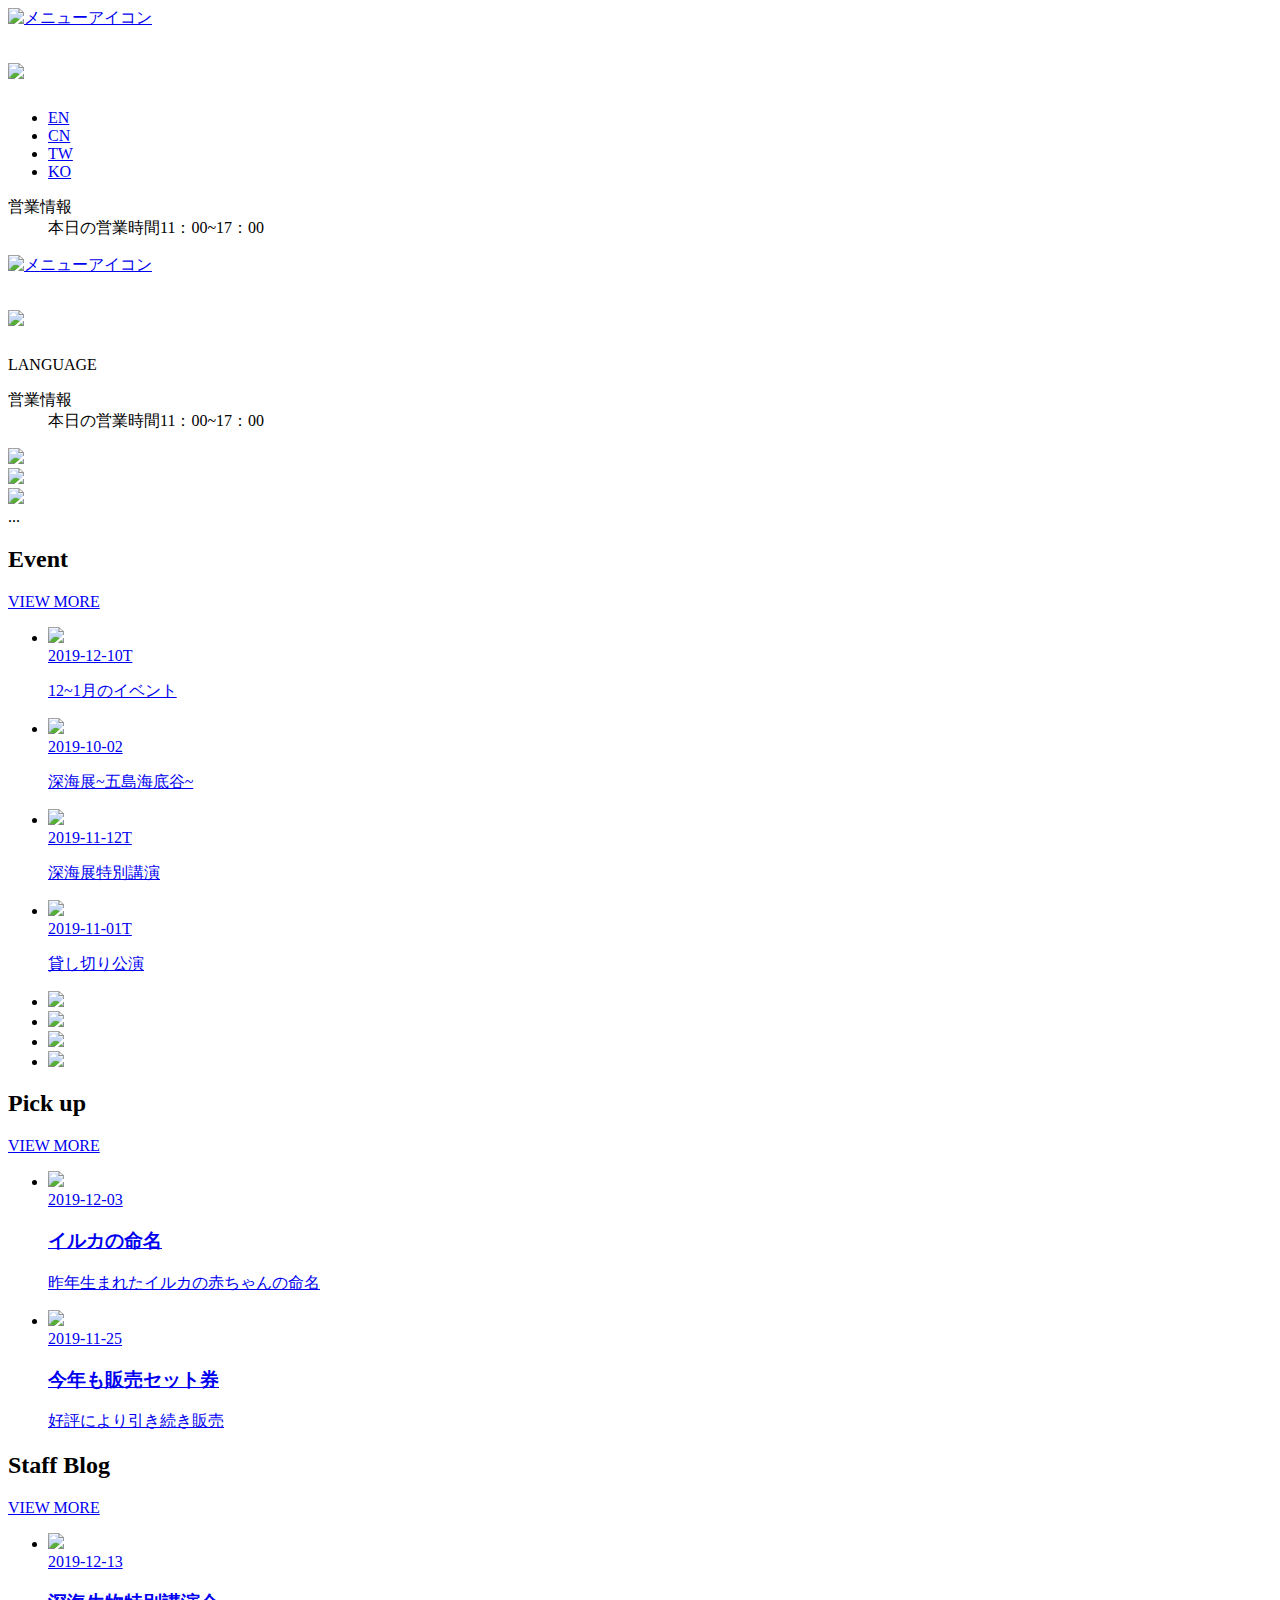
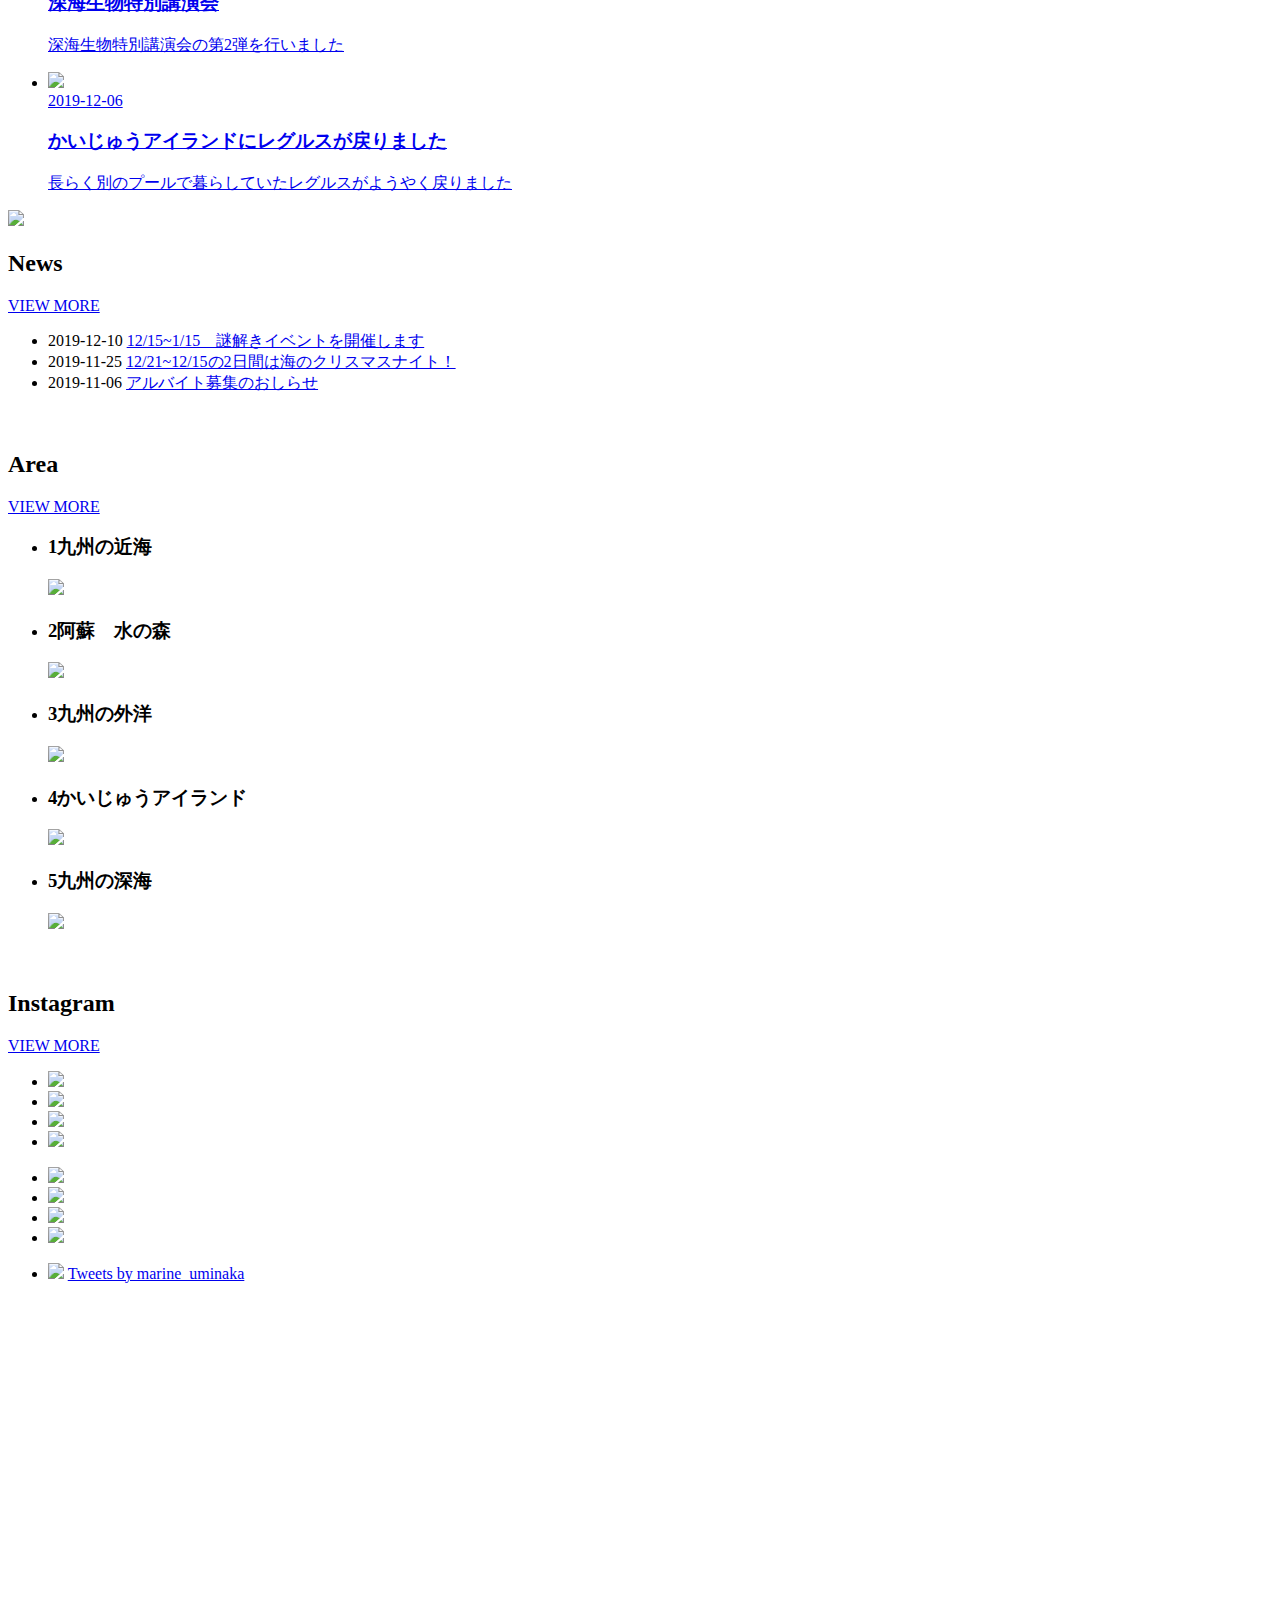
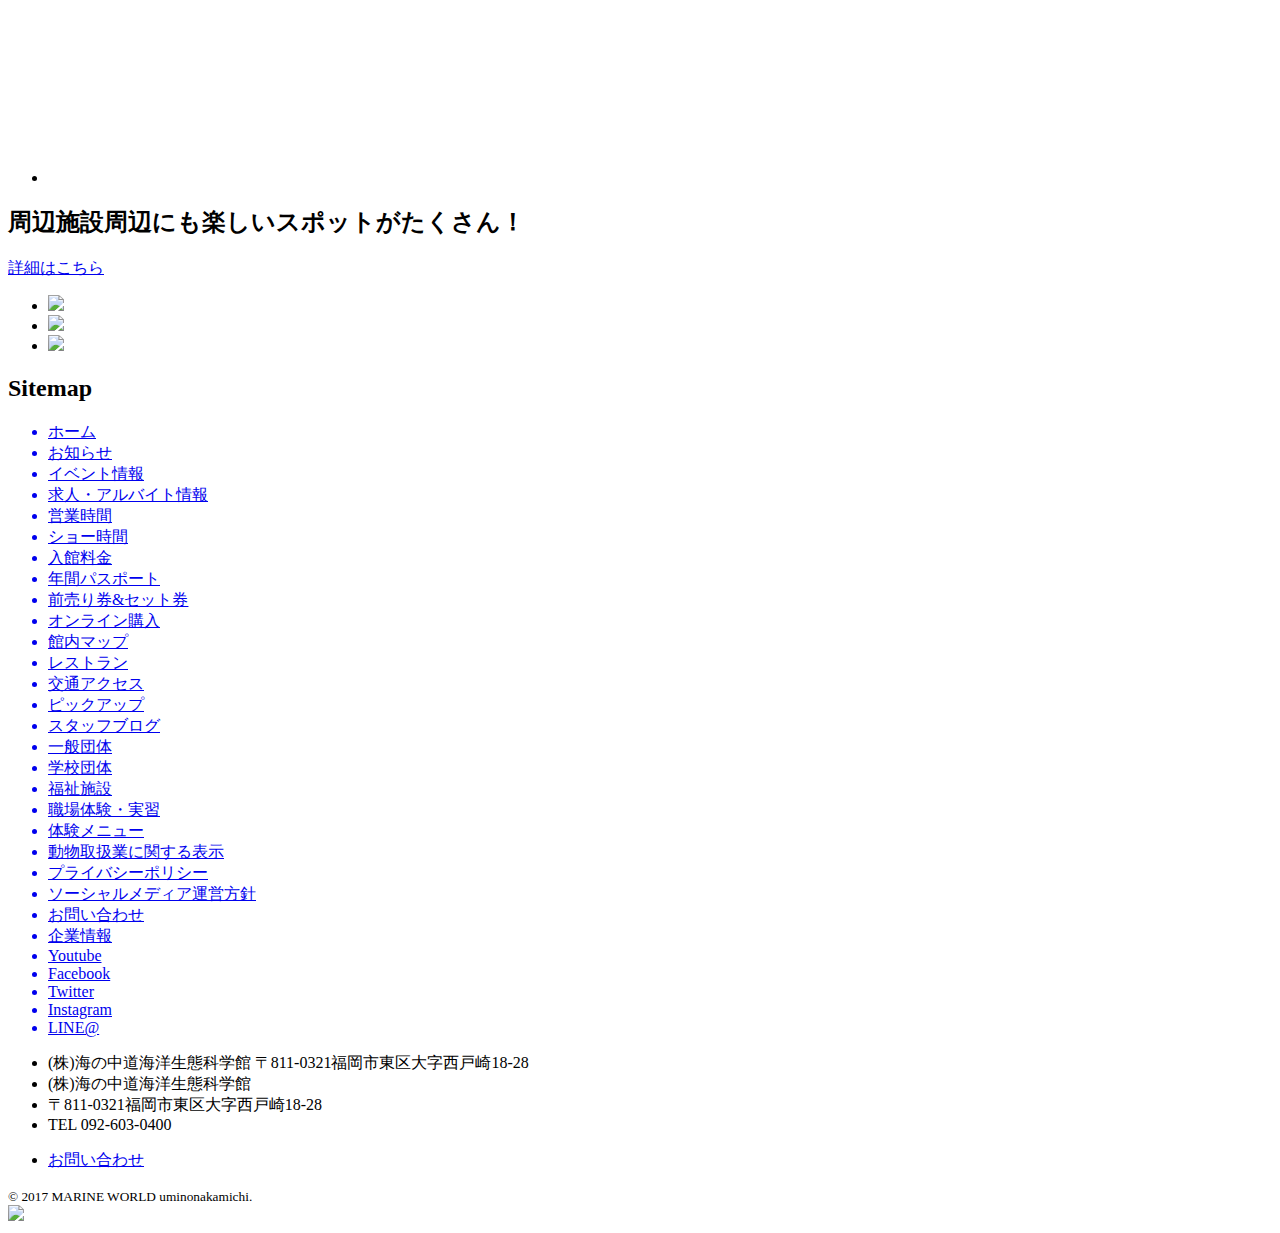
==== index.html @ 3e8e65d5 "Create index.html" ====
<!DOCTYPE html>
<html>
<head>
	<title>homepage</title>
	<meta charset="UTF-8">
	<meta name="viewport" content="width=device-width,initial-scale=1">
		<link href="https://unpkg.com/ress/dist/ress.min.css" rel="stylesheet">
		<link href="Untitled-2.css" rel="stylesheet">
		<link rel="stylesheet" href="https://unpkg.com/swiper/css/swiper.min.css">
</head>
<body>
	<div lang="ja">
		
        
		<header>
			<div class="secpad-h">
				<a href="#"><img alt="メニューアイコン" class="menu" src="list.png"></a>
				<h1><a><img class="header-logo" src="h1.png"></a></h1>
				<div>
					<ul class="language">
						<li class="language-list">
							<a href="#">EN</a>
						</li>
						<li class="language-list">
							<a href="#">CN</a>
						</li>
						<li class="language-list">
							<a href="#">TW</a>
						</li>
						<li class="language-list">
							<a href="#">KO</a>
						</li>
					</ul>
					
					<dl class="header-open-close">
						<dt class="eigyou-info">営業情報</dt>
						<dd class="eigyou-time">本日の営業時間11：00~17：00</dd>
					</dl>
				</div>
			</div>
			<div class="secpad-h-sp">
				<div>
					<a href="#"><img alt="メニューアイコン" class="menu" src="list.png"></a>
					<h1><a><img class="header-logo" src="h1.png"></a></h1>
					<a class="language-sp">
							LANGUAGE
					</a>
				</div>
				<dl class="header-open-close">
					<dt class="eigyou-info">営業情報</dt>
					<dd class="eigyou-time">本日の営業時間11：00~17：00</dd>
				</dl>
			</div>
			
		</header>
		<main>
			<div class="hero">

			
				<div class="swiper-container swiper-container-1">
					
					<!-- Additional required wrapper -->
					<div class="swiper-wrapper">
						<!-- Slides -->
						<div class="swiper-slide "><a href="#"><img src="minevisual.png"></a></div>
						<div class="swiper-slide "><a href="#"><img src="slider2.png"></a></div>
						<div class="swiper-slide "><a href="#"><img src="slider3.jpg"></a></div>
						...
					</div>
					<!-- If we need pagination -->
					<div class="swiper-pagination"></div>
				
					<!-- If we need navigation buttons -->
					<div class="swiper-button-prev "></div>
					<div class="swiper-button-next "></div>
				
					<!-- If we need scrollbar -->
					
				</div>
			</div>
			
			<section id="event">
				<div class="secpad">
					<div class="sectitle">
						<h2>Event</h2><a class="viewmore" href="#">VIEW MORE</a>
					</div>
					<ul class="event-ul">
						<li class="event-li">	
							<a href="#"><div><img class="event-image" src="event_hu.png"></div>
							<div>
								<time>2019-12-10T</time>
								<p>12~1月のイベント</p>
							</div>
							</a>
						</li>
						<li class="event-li">
							<a href="#"><div><img class="event-image" src="event_mu.png"></div>
							<div>
								<time>2019-10-02</time>
								<p>深海展~五島海底谷~</p>
							</div></a>
						</li>
						<li class="event-li">
							<a href="#"><div><img class="event-image" src="event_hs.png"></div>
							<div>
								<time>2019-11-12T</time>
								<p>深海展特別講演</p>
							</div></a>
						</li>
						<li class="event-li">
							<a href="#"><div><img class="event-image" src="event_ms.png"></div>
							<div>
								<time>2019-11-01T</time>
								<p>貸し切り公演</p>
							</div></a>
						</li>
					</ul>
					<ul class="link">
						<li>
							<a href="#"><img src="open_close.png"></a>
						</li>
						<li>
							<a href="#"><img src="fee.png"></a>
						</li>
						<li>
							<a href="#"><img src="showtime.png"></a>
						</li>
						<li>
							<a href="#"><img src="access.png"></a>
						</li>
					</ul>
				</div>
			</section>
			<section id="pickup">
				<div class="secpad">
					<div class="sectitle">
						<h2>Pick up</h2><a class="viewmore" href="#">VIEW MORE</a>
					</div>
					<ul class="pickup-list">
						<li>
							<a href="#"><div><img class="event-image"src="iruka.jpg"></div>
							<div>
								<time>2019-12-03</time>
								<h3>イルカの命名</h3>
								<p>昨年生まれたイルカの赤ちゃんの命名</p>
							</div></a>
						</li>
						<li>
							<a href="#"><div><img class="event-image"src="cup.jpg"></div>
							<div>
								<time>2019-11-25</time>
								<h3>今年も販売セット券</h3>
								<p>好評により引き続き販売</p>
							</div></a>
						</li>
					</ul>
				</div>
			</section>
			<section id="staffblog">
				<div class="secpad">
					<div class="sectitle">
						<h2>Staff Blog</h2><a class="viewmore" href="#">VIEW MORE</a>
					</div>
					<ul class="blog-list">
						<li>
							<a href="#">
								<div class="img-area">
									<img class="event-image" src="kouen.jpg">
								</div>
								<div class="text-area">
									<time>2019-12-13</time>
									<h3>深海生物特別講演会</h3>
									<p>深海生物特別講演会の第2弾を行いました</p>
								</div>
							</a>
						</li>
						<li>
							<a href="#"><div ><img class="event-image" src="iruka2.jpg"></div>
							<div>
								<time>2019-12-06</time>
								<h3>かいじゅうアイランドにレグルスが戻りました</h3>
								<p>長らく別のプールで暮らしていたレグルスがようやく戻りました</p>
							</div></a>
						</li>
					</ul>
					<div class="marinevoice">
						<a href="#"><img src="marinevoice.png"></a>
					</div>
				</div>
			</section>
			<section id="news">
				<div class="secpad">
					<div class="sectitle">
						<h2>News</h2><a class="viewmore" href="#">VIEW MORE</a>
					</div>
					<ul class="news-list">
						<li>
							<time>2019-12-10</time> <a href="#">12/15~1/15　謎解きイベントを開催します</a>
						</li>
						<li>
							<time>2019-11-25</time> <a href="#">12/21~12/15の2日間は海のクリスマスナイト！</a>
						</li>
						<li>
							<time>2019-11-06</time> <a href="#">アルバイト募集のおしらせ</a>
						</li>
					</ul>
				</div>
			</section>　　　
			<section id="Area">
				<div class="secpad">
					<div class="sectitle">
						<h2>Area</h2><a class="viewmore" href="#">VIEW MORE</a>
					</div>
					<div class=" swiper-container-2 swiper-container">
						<!-- Additional required wrapper -->
						
						<!-- Slides -->
						
							<ul class="swiper-wrapper">
								
								<li class="swiper-slide">
									<h3><span class="number number1">1</span>九州の近海</h3><a href="#"><img src="kinkai.png"></a>
								</li>
								<li class="swiper-slide">
									<h3><span class="number number2">2</span>阿蘇　水の森</h3><a href="#"><img src="forest.png"></a>
								</li>
								<li class="swiper-slide">
									<h3><span class="number number3"> 3</span>九州の外洋</h3><a href="#"><img src="shark.png"></a>
								</li>
								<li class="swiper-slide">
									<h3><span class="number number4"> 4</span>かいじゅうアイランド</h3><a href="#"><img src="island.png"></a>
								</li>
									<li class="swiper-slide">
									<h3><span class="number number5"> 5</span>九州の深海</h3><a href="#"><img src="deepsea.png"></a>
								</li>
								
							</ul>					
						
						
						
						
					
						
						<!-- If we need pagination -->
						<div class="swiper-pagination"></div>
						
						<!-- If we need navigation buttons -->
						
					</div>
					
				</div>
			</section>　
			<section id="instagram">
				<div class="secpad">
					<div class="sectitle">
						<h2>Instagram</h2><a class="viewmore" href="#">VIEW MORE</a>
					</div>
					<ul class="instagram-list">
						<li>
							<a href="#"><img src="kame.png"></a>
						</li>
						<li>
							<a href="#"><img src="penguin.png"></a>
						</li>
						<li>
							<a href="#"><img src="hireashi.png"></a>
						</li>
						<li>
							<a href="#"><img src="rakko.png"></a>
						</li>
					</ul>
					<ul class="link">
						<li>
							<a href="#"><img src="passport.png"></a>
						</li>
						<li>
							<a href="#"><img src="restaurant.png"></a>
						</li>
						<li>
							<a href="#"><img src="ticket.png"></a>
						</li>
						<li>
							<a href="#"><img src="group.png"></a>
						</li>
					</ul>
					<ul class="sns">
						<li>
							<a href="#"><img src="tw_header.png"></a>
							<a class="twitter-timeline" data-height="500" href="https://twitter.com/marine_uminaka?ref_src=twsrc%5Etfw">Tweets by marine_uminaka</a> <script async src="https://platform.twitter.com/widgets.js" charset="utf-8"></script>
							<script async charset="utf-8" src="https://platform.twitter.com/widgets.js">
							</script>
						</li>
						<li>
							<iframe src="https://www.facebook.com/plugins/page.php?href=https%3A%2F%2Fwww.facebook.com%2FMarineWorld.uminonakamichi%2F&tabs=timeline&width=445&height=500&small_header=false&adapt_container_width=true&hide_cover=false&show_facepile=true&appId" width="445" height="500" style="border:none;overflow:hidden" scrolling="no" frameborder="0" allowTransparency="true" allow="encrypted-media"></iframe>
						</li>
					</ul>
				</div>
				
					
			</section>
		</main>
	</div>
	<section id="facility">
		<div class="secpad">
			<div class="sectitle">
				<h2 class="facility-title">周辺施設<span class=facility-sub>周辺にも楽しいスポットがたくさん！</span></h2><a href="#" class="viewmore">詳細はこちら</a>
			</div>
			<ul class="facility-list">
				<li><img src="spot1.png"></li>
				<li><img src="spot2.png"></li>
				<li><img src="spot3.png"></li>
			</ul>
		</div>
	</section>
	<footer>
		<div id="sitemap">
			<div class="secpad">
				<div class="sectitle">
					<h2 class="sitemap-title">Sitemap</h2>
				</div>
				<div class="linklist">
					<ul>
						<a href="#">
							<li>ホーム</li>
						</a>
						<a href="#">
							<li>お知らせ</li>
						</a>
						<a href="#">
							<li>イベント情報</li>
						</a>
						<a href="#">
							<li>求人・アルバイト情報</li>
						</a>
						<a href="#">
							<li>営業時間</li>
						</a>
						<a href="#">
							<li>ショー時間</li>
						</a>
						<a href="#">
							<li>入館料金</li>
						</a>
						<a href="#">
							<li>年間パスポート</li>
						</a>
						<a href="#">
							<li>前売り券&セット券</li>
						</a>
						<a href="#">
							<li>オンライン購入</li>
						</a>
						<a href="#">
							<li>館内マップ</li>
						</a>
						<a href="#">
							<li>レストラン</li>
						</a>
						<a href="#">
							<li>交通アクセス</li>
						</a>
						<a href="#">
							<li>ピックアップ</li>
						</a>
						<a href="#">
							<li>スタッフブログ</li>
						</a>
						<a href="#">
							<li>一般団体</li>
						</a>
						<a href="#">
							<li>学校団体</li>
						</a>
						<a href="#">
							<li>福祉施設</li>
						</a>
						<a href="#">
							<li>職場体験・実習</li>
						</a>
						<a href="#">
							<li>体験メニュー</li>
						</a>
						<a href="#">
							<li>動物取扱業に関する表示</li>
						</a>
						<a href="#">
							<li>プライバシーポリシー</li>
						</a>
						<a href="#">
							<li>ソーシャルメディア運営方針</li>
						</a>
						<a href="#">
							<li>お問い合わせ</li>
						</a>
						<a href="#">
							<li>企業情報</li>
						</a>
						<a href="#">
							<li>Youtube</li>
						</a>
						<a href="#">
							<li>Facebook</li>
						</a>
						<a href="#">
							<li>Twitter</li>
						</a>
						<a href="#">
							<li>Instagram</li>
						</a>
						<a href="#">
							<li>LINE@</li>
						</a>
						
					</ul>
				</div>
			</div>
		</div>
		<div id="information">
			<div class="secpad-i">
				<div class="info">
					<ul>
						<li class="address">(株)海の中道海洋生態科学館 〒811-0321福岡市東区大字西戸崎18-28</li>
						<div class="address-sp">
							<li >(株)海の中道海洋生態科学館</li>
							<li >〒811-0321福岡市東区大字西戸崎18-28</li>	
						</div>
						<li class="tel">TEL 092-603-0400</li>
						<li class="contact">
							<a href="#"><p>お問い合わせ</p></a>
						</li>
          			</ul>
         			 <small class=cr>© 2017 MARINE WORLD uminonakamichi.</small>
				</div>
				<div class="logo">
					<a href="#"><img  class="logo" src="logo.png"></a>
				</div>
			</div>
		</div>
	</footer>
	<script src="https://unpkg.com/swiper/js/swiper.min.js"></script>
	<script>
		var mySwiper = new Swiper ('.swiper-container-1', {
		  // Optional parameters
		  
		  loop: true,
	      effect: 'fade',
		  speed:2000,
		  // If we need pagination
		  
	  
		  // Navigation arrows
		  navigation: {
			nextEl: '.swiper-button-next',
			prevEl: '.swiper-button-prev',
		  },
	  
		  // And if we need scrollbar
		  scrollbar: {
			el: '.swiper-scrollbar',
		  },
		 
 		 autoplay: {
    	delay: 3000,
		  },

		});
		var mySwiper = new Swiper ('.swiper-container-2', {
		  // Optional parameters
		  slidesPerView: 3,
		  loop: true,
	  
		  // If we need pagination
		  
	  
		  // Navigation arrows
		  navigation: {
			nextEl: '.swiper-button-next1',
			prevEl: '.swiper-button-prev1',
		  },
	  
		  // And if we need scrollbar
		  scrollbar: {
			el: '.swiper-scrollbar',
		  },
			pagination: {
				el: '.swiper-pagination',
				clickable: true,
				type: 'bullets',
				},

		 
 		 autoplay: {
    	delay: 3000,
		  },

		});


		
		</script>
		
</body>
</html>
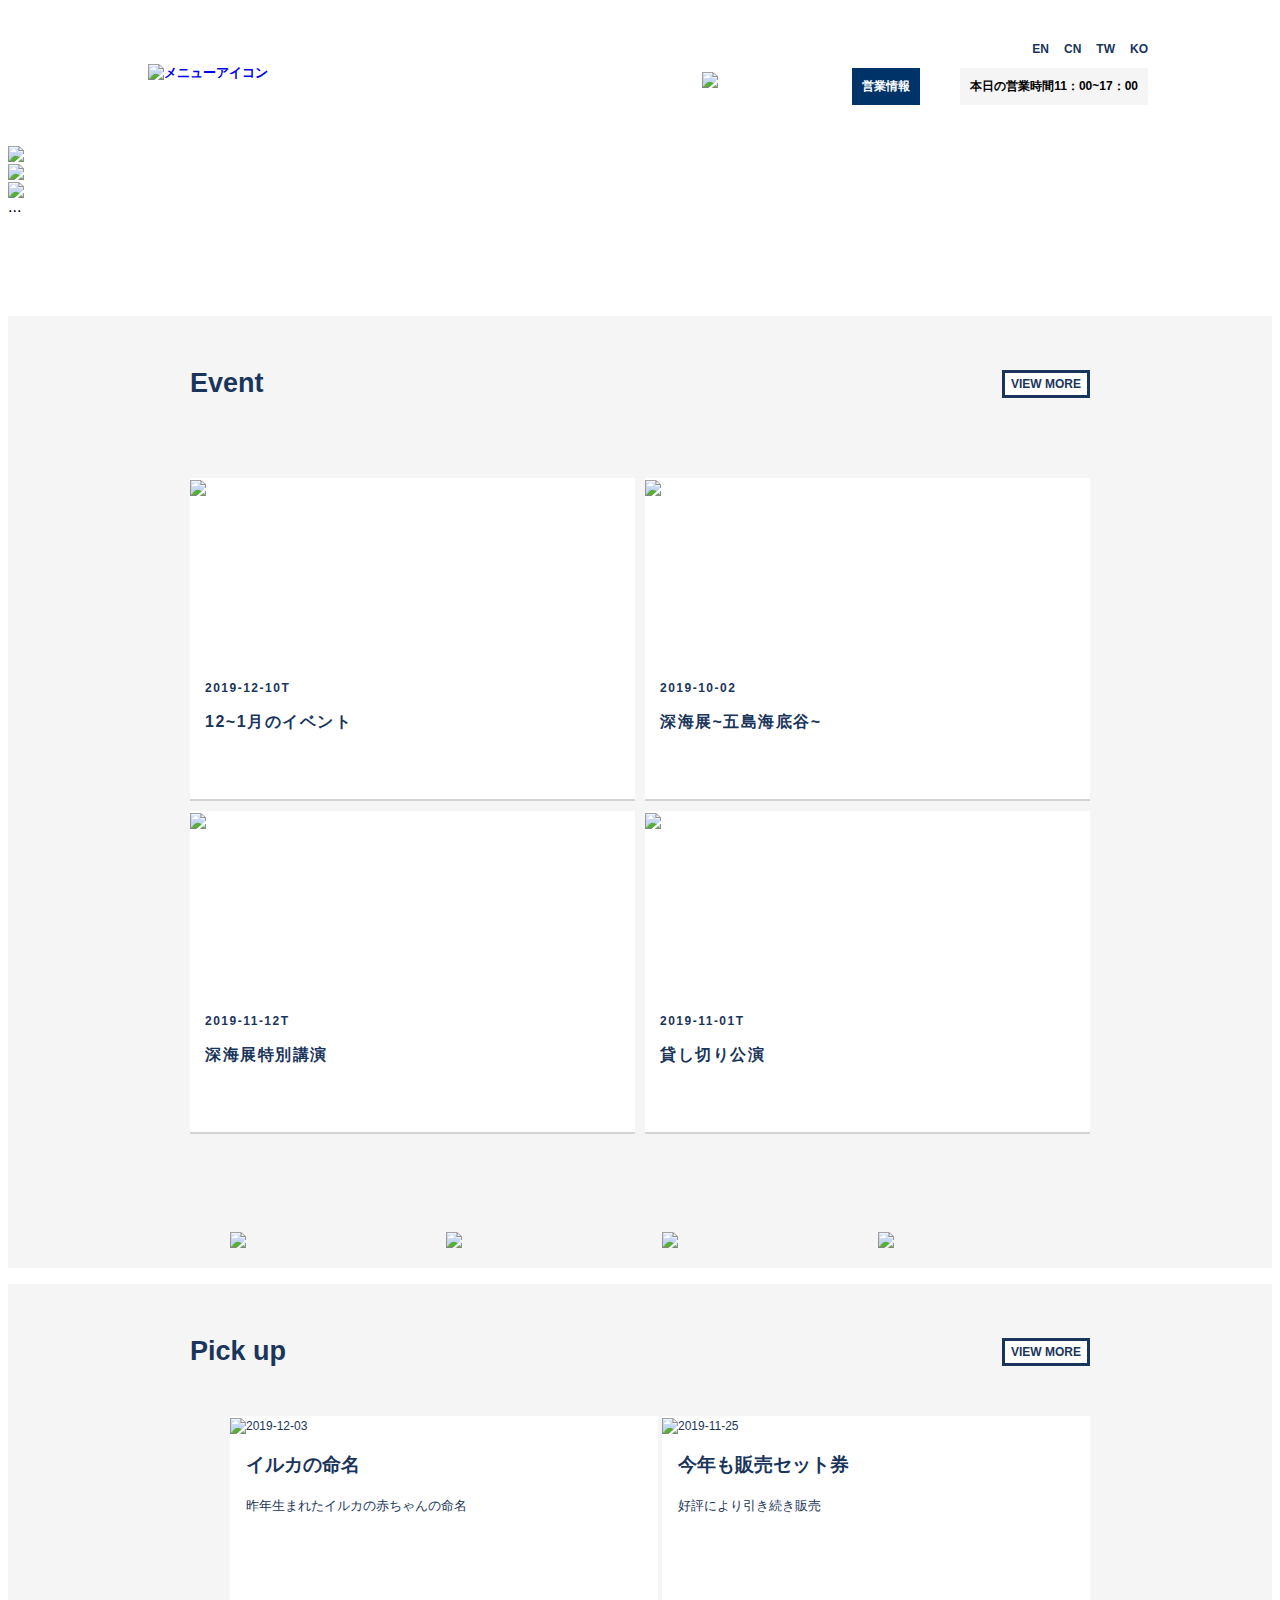
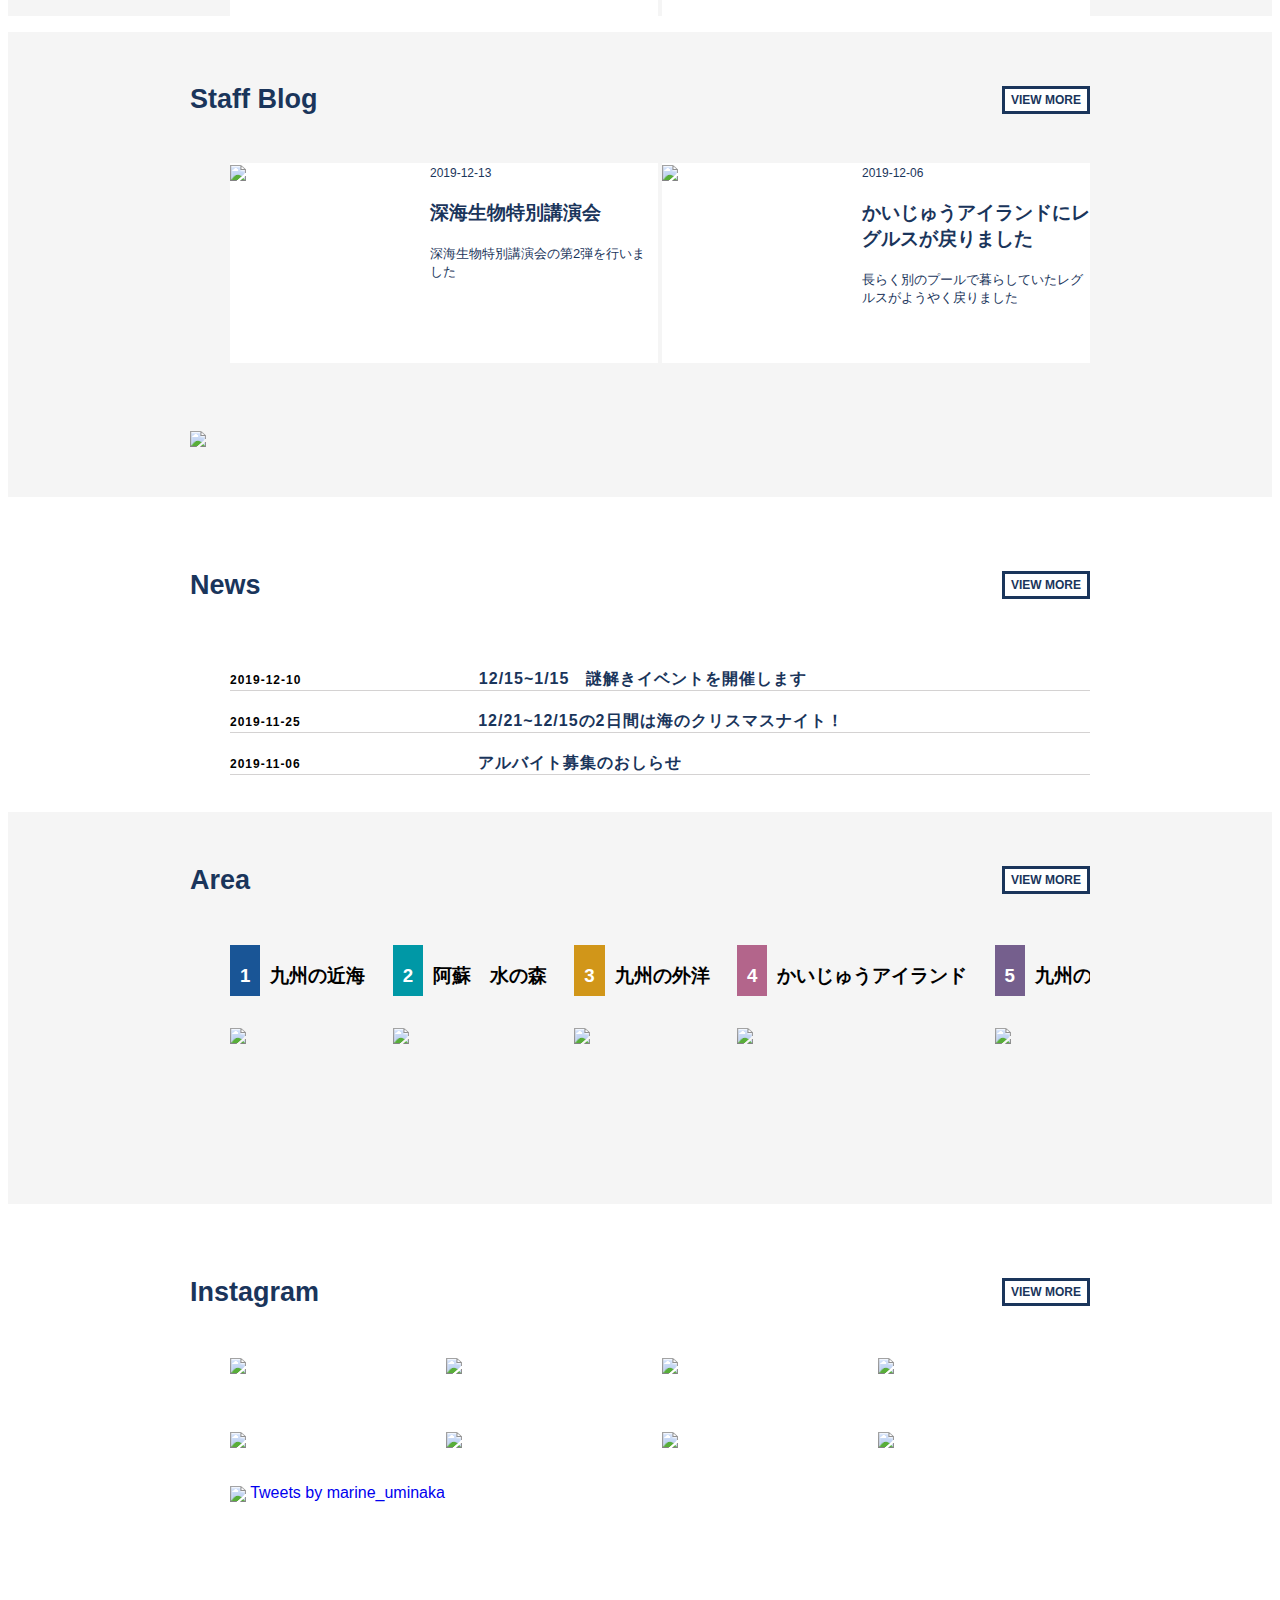
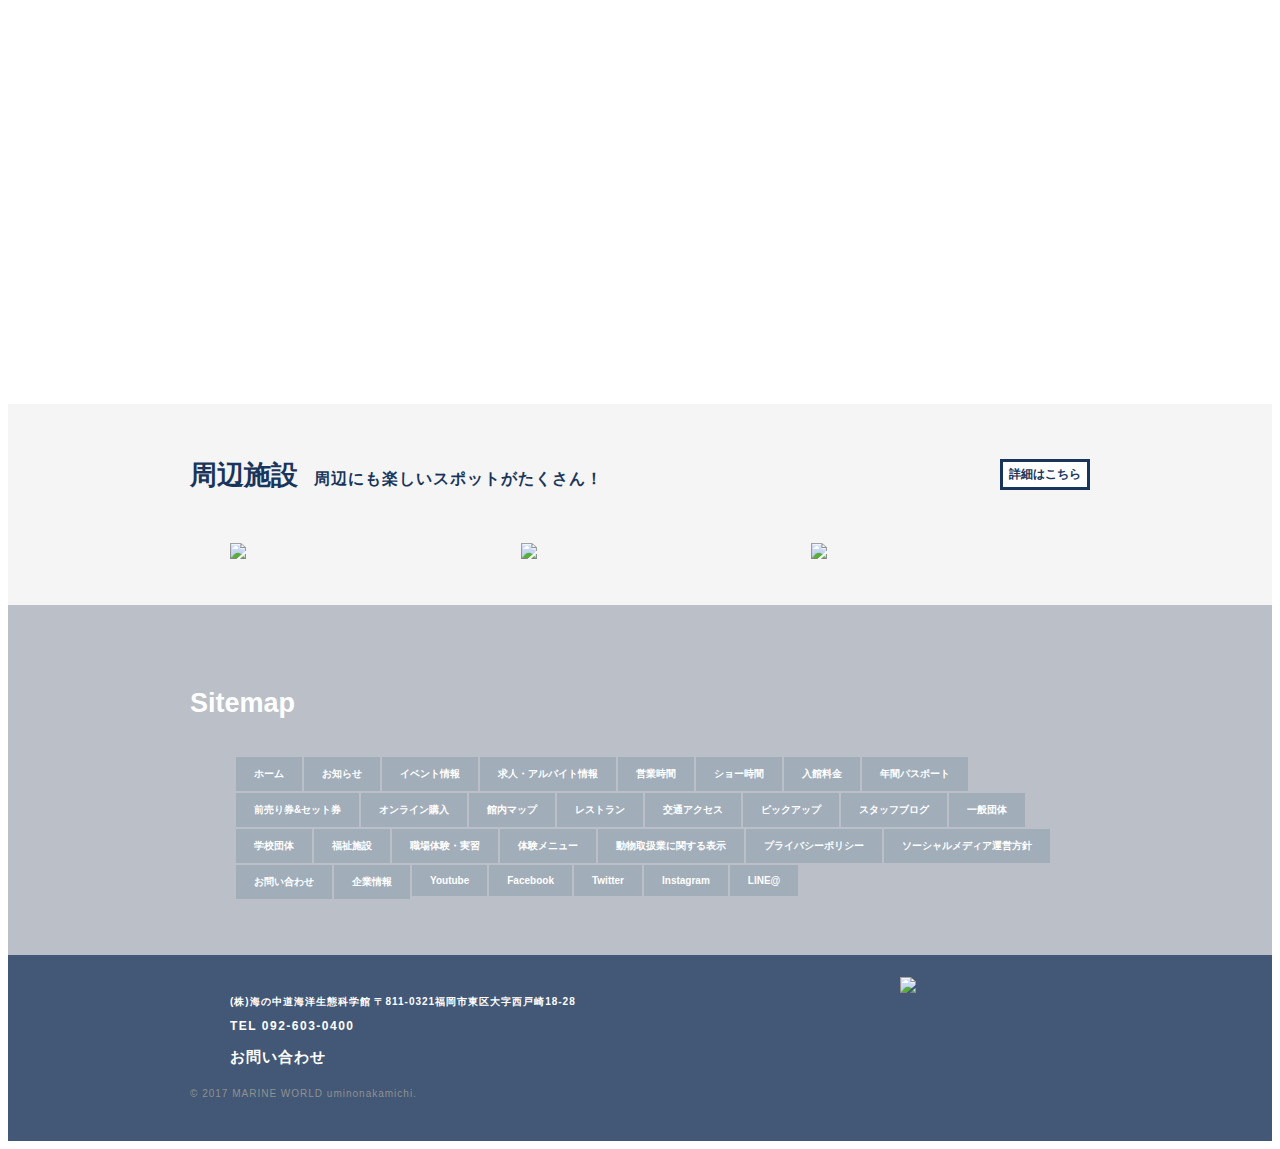
==== commit f045dfcd: "Update index.html" ====
--- a/index.html
+++ b/index.html
@@ -5,7 +5,7 @@
 	<meta charset="UTF-8">
 	<meta name="viewport" content="width=device-width,initial-scale=1">
 		<link href="https://unpkg.com/ress/dist/ress.min.css" rel="stylesheet">
-		<link href="Untitled-2.css" rel="stylesheet">
+		<link href="samplehp.css" rel="stylesheet">
 		<link rel="stylesheet" href="https://unpkg.com/swiper/css/swiper.min.css">
 </head>
 <body>
--- a/samplehp.css
+++ b/samplehp.css
@@ -0,0 +1,631 @@
+@charset "UTF-8";
+img{vertical-align:bottom}
+.secpad-h{
+    display:flex;
+    width:1000px;
+    margin:0 auto;
+    justify-content:space-between;
+    align-items:center;
+    padding:20px;
+font-family:'Lato', "游ゴシック", YuGothic, "ヒラギノ角ゴ ProN W3", "Hiragino Kaku Gothic ProN", "メイリオ", Meiryo, sans-serif;
+font-weight: bold;
+font-size: 13px;
+}
+.secpad-h-sp{
+    display: none;
+}
+header{
+    position: fixed;
+    z-index: 3;
+    background-color: #fff;
+    width: 100%;
+}
+
+body{
+    font-family:  'Lato', "游ゴシック", YuGothic, "ヒラギノ角ゴ ProN W3", "Hiragino Kaku Gothic ProN", "メイリオ", Meiryo, sans-serif
+}
+
+.language{
+    display:flex;
+    justify-content: flex-end;
+   margin-bottom: 10px;
+  
+}
+.language-sp{
+    display: none;
+}
+.header-open-close{
+    display:flex;
+    font-size: 12px;
+    
+}
+.header-logo{
+    width:150px;
+    margin-left: 300px;
+}
+.secpad{
+    width:900px;
+    margin:0 auto;
+}
+.menu{
+    width: 30px;
+    
+    margin-bottom:0px;
+}
+li{list-style: none;}
+
+.language-list a{
+    margin-left:15px;
+    font-size: 12px;
+    color: #1A355B;
+}
+.eigyou-info{
+    background-color: #022561;
+    color: white;
+    background-color: #003469;
+    padding:10px;
+}
+.eigyou-time{
+    background-color: #F5F5F5;
+padding: 10px;
+}
+.sectitle{
+display: flex;
+justify-content: space-between;
+align-items: center;
+padding-top: 30px ;
+padding-bottom: 10px;
+color:#1A355B;
+
+}
+.sectitle h2{
+    font-size:27px;
+    font-weight: 600;
+}
+#event,#pickup,#staffblog,#Area{
+    background-color:#F5F5F5;
+}
+#Area{
+    padding-bottom: 60px;
+}
+.viewmore{
+    border-style:solid;
+border-width: medium;
+border-color: #1A355B;
+text-decoration: none;
+padding: 4px 6px;
+font-size: 12px;
+font-weight: bold;
+background-color: white;
+}
+.hero{
+    padding-top:136px ;
+  
+}
+.swiper-container-1{
+    width: 1200px;   
+}
+
+.swiper-slide img {
+  width: 100%;
+    
+}
+
+.swiper-container-2 img{
+    margin-top: 20px;
+    width: 95%;
+}
+
+.event-ul{
+  display:flex;
+  flex-wrap: wrap;
+  justify-content: space-between;
+  padding:30px 0px ;
+  
+}
+
+.event-ul a{
+    color: #1A355B;
+    width: 100%;
+}
+.event-li{
+    width: calc(50% - 5px);
+    color: #1A355B;
+    font-weight: 300;
+   padding: 0px 0px 50px 0px;
+   border-bottom:2px solid rgb(212, 210, 210);
+   background-color: white;
+   margin-bottom: 10px;
+   letter-spacing: 1.5px;
+}
+
+.event-li time{
+    font-size: 12px;
+}
+.event-li div:first-child{
+    overflow: hidden;
+
+}
+.event-li div:last-child{
+    font-weight: bold;
+    padding: 0px 15px;
+}
+.event-image{
+    width: 100%;
+    transition: .3s;
+}
+.link{
+    display: flex;
+    justify-content: space-between;
+    padding-bottom: 20px;
+    padding-top: 40px;
+
+}
+.link li {
+    width: calc(25% - 3px);
+}
+.link li img{
+    width:100%;
+}
+.pickup-list{
+    display:flex;
+    justify-content: space-between;
+    
+}
+.pickup-list a{
+    color: #1A355B;
+}
+.pickup-list li{
+    width: calc(50% - 2px);
+    background-color: white;
+}
+.pickup-list li a {
+    display:flex;
+}
+a{
+    text-decoration: none;
+}
+
+.pickup-list div:first-child{
+    overflow: hidden;
+}
+
+.blog-list li div:first-child{
+    width: 200px;
+    overflow: hidden;
+    flex-shrink: 0;
+}
+
+.pickup-list div time,.blog-list div time{
+    font-size: 12px;
+}
+.pickup-list div p,.blog-list div p{
+    font-size: 13px;
+}
+.blog-list{
+    display: flex;
+    justify-content: space-between;
+}
+.blog-list li a {
+    display: flex;
+    color: #1A355B;
+    
+}
+.blog-list li{
+    width: calc(50% - 2px);
+    background-color: white;
+}
+.marinevoice{
+    padding: 50px 0px;
+}
+#news{
+    padding-top: 20px;
+}
+.news-list li {
+    border-bottom:rgb(212, 210, 210) 1px solid; 
+    padding-top: 20px;
+    letter-spacing: 1px;
+}
+.news-list li time{
+    font-weight: bold;
+    font-size: 12px;
+}
+.news-list li a{
+    font-weight: bolder;
+    color:#1A355B ; 
+}
+
+.news-list li a{
+    margin-left: 20%;
+}
+
+.area-list{
+    display: flex;
+    justify-content: space-between;
+    padding-bottom: 100px;
+}
+.area-list li img{
+    width: 100%;
+}
+.area-list li{
+    width:calc(33% - 5px);
+}
+
+.instagram-list{
+    display: flex;
+    justify-content:space-between;
+}
+.area-list h3{
+    margin-bottom: 20px;
+    font-size: 14px;
+    font-weight: bold;
+    letter-spacing: 1px;
+    color:#1A355B ;
+}
+.number{
+   margin-right: 10px;
+   padding:  20px 10px 10px 10px;
+   color: #fff;
+   font-weight: bold;
+}
+.number1{
+    background-color: #195596;
+}
+.number2{
+    background-color: #0098A6;
+}
+.number3{
+   background-color:  #D19619;
+}
+.number4{
+    background-color: #B3658B;
+}
+.number5{
+    background-color: #755F8D;
+}
+.instagram-list li {
+    width:calc(25% - 3px)
+}
+.instagram-list li a img{
+    width: 100%;
+}
+.sns{
+    display: flex;
+    justify-content: space-between;
+}
+.sns a :hover{
+opacity: 1;
+}
+.sns li{
+    width:calc(50% - 5px);
+    
+}
+.pickup-list div{
+    height:200px;
+
+}
+.blog-list div{
+    height: 200px;
+}
+.event-li div:first-child{
+    height: 200px;
+}
+#facility{
+    background-color: #F5F5F5;
+    padding-bottom: 30px;
+}
+.facility-sub{
+    font-size: 16px;
+    margin-left: 16px;
+    letter-spacing: 1px;
+}
+.facility-list{
+    display: flex;
+    justify-content: space-between;
+}
+.facility-list li{
+    width:calc(33% - 5px);
+
+}
+.facility-list li img{
+    width: 100%;
+}
+.linklist ul{
+    display: flex;
+    flex-wrap: wrap;
+    margin:5px;
+}
+.linklist ul li{
+    margin:1px;
+}
+.secpad-i{
+    justify-content: space-between;
+    display: flex;
+    width:900px;
+    margin:0 auto;
+}
+.swiper-container-2 {
+    
+    height: auto;
+    width: 900px;
+    overflow: hidden;
+    padding-bottom: 50px !important;
+}
+.swiper-container-2 ul{
+    width: 900px;
+    justify-content: space-between;
+    display: flex;
+
+}
+.swiper-button-prev
+{
+    margin-left: 50px;
+    color: #F5F5F5 !important;
+}
+.swiper-button-next
+{
+    margin-right: 50px;
+    margin-bottom: 100px;
+    color: #F5F5F5 !important;
+}
+
+#sitemap{
+    background-color: #BBC0C8;
+    padding-top: 30px;
+    padding-bottom: 50px;
+}
+.sitemap-title{
+    color: #fff;
+    
+}
+.linklist ul li{
+ background-color: #A1ADB9;
+ padding: 10px 18px;
+ color: #fff;
+ font-size: 10px;
+ font-weight: bold;
+}
+#information{
+    background-color: #425876;
+}
+.secpad-i{
+    padding-top: 20px;
+    padding-bottom: 40px;
+}
+.info{
+    font-weight: bold;
+    color: #fff;
+    letter-spacing: 1px;
+}
+.address{
+    font-size: 10px;
+    margin-top: 20px ;
+    margin-bottom:10px;
+}
+.address-sp{
+    display: none;
+}
+.tel{
+    font-size: 12px;
+    letter-spacing: 1.5px;
+    margin-bottom: 2px;
+}
+.cr{
+    color: #919191;
+    font-size: 10px;
+    font-weight: normal;
+}
+.contact{
+    font-size: 15px;
+   color: #fff;
+}
+.contact a{
+    color: #fff;
+}
+.logo{
+    width: 190px;
+}
+.viewmore {
+    color:#1A355B ;
+}
+.event-image:hover {
+    transform: scale(1.2);
+}
+a :hover{
+    opacity: .7;
+    transition: .3s;
+}
+.contact a :hover,.news-list a:hover,.language a:hover{
+    text-decoration:underline !important
+}
+.viewmore:hover{
+    background-color:#1A355B;
+    color: #F5F5F5;
+}
+.swiper-slide img:hover{
+    opacity:1!important;
+
+}
+.swiper-pagination{
+    margin-top: 50px;
+}
+@media screen and (max-width:375px){
+    .secpad-h{
+    width: 100%;}
+    .swiper-container-1{
+        width:100%
+    }
+    
+    .event-ul{display: block;}
+    .event-li{width: 100%;}
+    .secpad{width: 100%;}
+    .marinevoice a img{width: 100%;}
+    .swiper-container-2{
+        width: 100%;
+    }
+    .blog-list{
+        display: block;
+    }
+    .blog-list li{
+        width: 100%
+    }
+    .blog-list li div:first-child {
+        width: 40%;
+    }
+    .blog-list li div:last-child {
+        width: 60%;
+    }
+    .pickup-list {
+        display: block;
+    }
+    .pickup-list li{
+        width: 100%
+    }
+    .pickup-list li div:first-child{
+        width: 40%;
+    }
+    .pickup-list li div:last-child {
+        width: 60%;
+    }
+    .news-list li time{
+        display: block;
+    }
+    .news-list li a{
+        display: block;
+    }
+    .news-list li a{
+        margin-left: 0px;
+    }
+    .sns{
+        display: block;
+    }
+    .sns li{
+        width: 100%;
+    }
+    .sns li img{
+        width: 100%;
+    }
+    .secpad-i{
+        flex-direction: column;
+        width: 100%;
+    }
+    .secpad-i .info{
+        order:2;
+    }
+    .secpad-i .logo{
+        order: 1;
+    }
+    .sns li iframe{
+        width: 100%;
+    }
+    .header-logo{
+        width: 100%;
+        margin-left: 0px;
+    }
+    .secpad-h div{
+        display: block;
+    }
+    .language-sp{
+        display: block;
+    }
+    .language{
+        display: none;
+    }
+    .link{
+        flex-wrap: wrap;
+    }
+    .link li {
+        width: calc(50% - 3px);
+        padding-top: 5px;
+    }
+    .link li img{
+        width:100%;
+    }
+    .secpad-h-sp{
+        display: block;
+    }
+    .secpad-h{
+        display: none;
+        font-family:'Lato', "游ゴシック", YuGothic, "ヒラギノ角ゴ ProN W3", "Hiragino Kaku Gothic ProN", "メイリオ", Meiryo, sans-serif;
+    font-weight: bold;
+    font-size: 10px;
+    }
+    .secpad-h-sp div{
+        display: flex;
+        
+        justify-content:space-between;
+        align-items:center;
+        padding-left:20px;
+    font-family:'Lato', "游ゴシック", YuGothic, "ヒラギノ角ゴ ProN W3", "Hiragino Kaku Gothic ProN", "メイリオ", Meiryo, sans-serif;
+    font-weight: bold;
+    font-size: 10px;
+
+    }
+    .header-logo{
+        width: 100px;
+        padding-left: 20px;
+        
+    }
+   .language-sp{
+       margin-right: 20px;
+   }
+   .header-open-close{
+    justify-content:center;
+    margin-top: 10px;
+    margin-bottom: 10px;
+   }
+   .eigyou-time{
+       padding-right: 50px;
+   }
+   .hero{
+       padding-top: 120px;
+   }
+   header{
+       height: 120px;
+   }
+   .secpad{
+       width: 90%;
+   }
+   .info{
+    text-align: center;
+   }
+   .logo{
+    margin: 0px auto;
+    width: 100px;
+   }
+   .address{
+       display: none;
+   }
+   .address-sp {
+       font-size: 5px;
+       display: block;
+   }
+   .contact{
+    font-size: 5px;
+    }
+    .tel {
+    font-size: 5px;
+    }
+    .cr{
+        font-size: 5px;
+    }
+    .secpad-i{
+        padding-bottom: 10px;
+    }
+    .linklist ul li{
+        padding: 7px 8px;
+
+    }
+    .sectitle{
+        padding-top: 0px;
+    }
+　　.sectitle h2{
+    font-size:15px;
+    }
+    .linklist ul{
+        margin: 0px;
+    }
+    .facility-list{
+        font-size: 15px;
+    }
+}
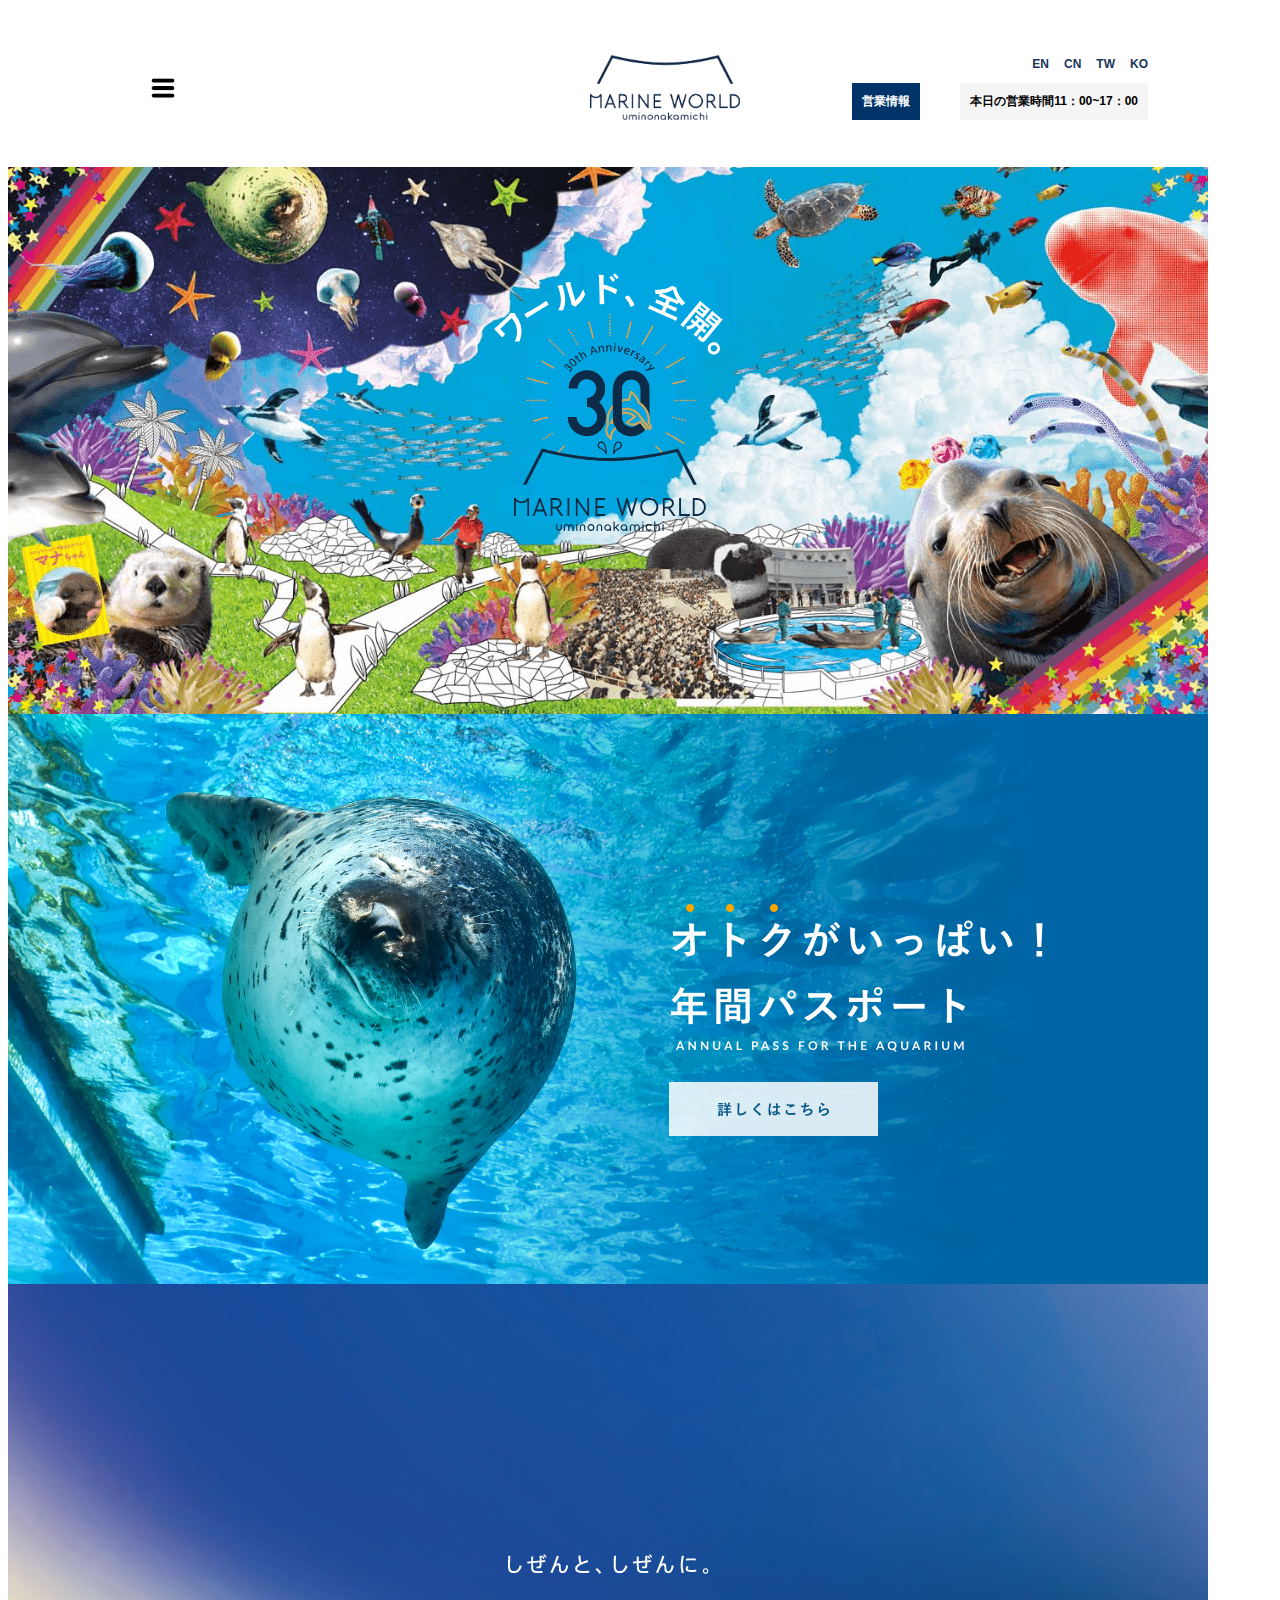
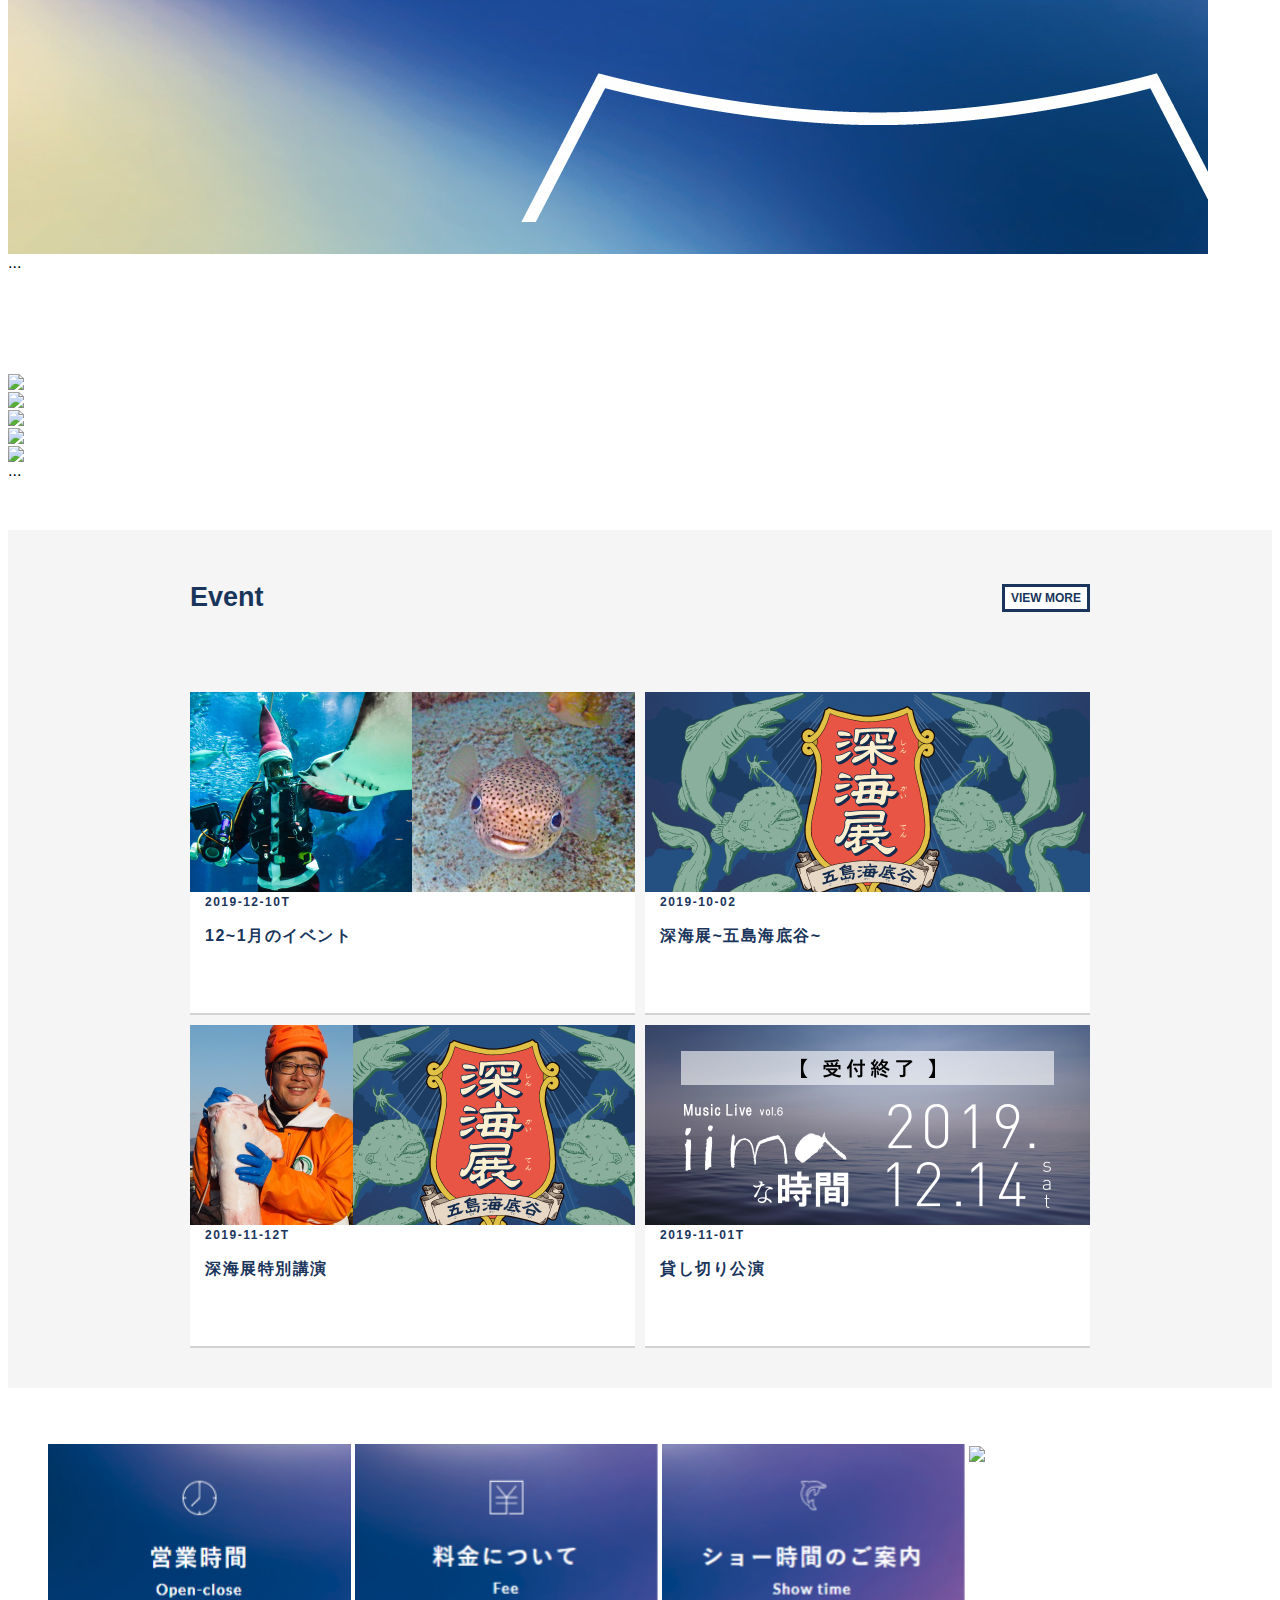
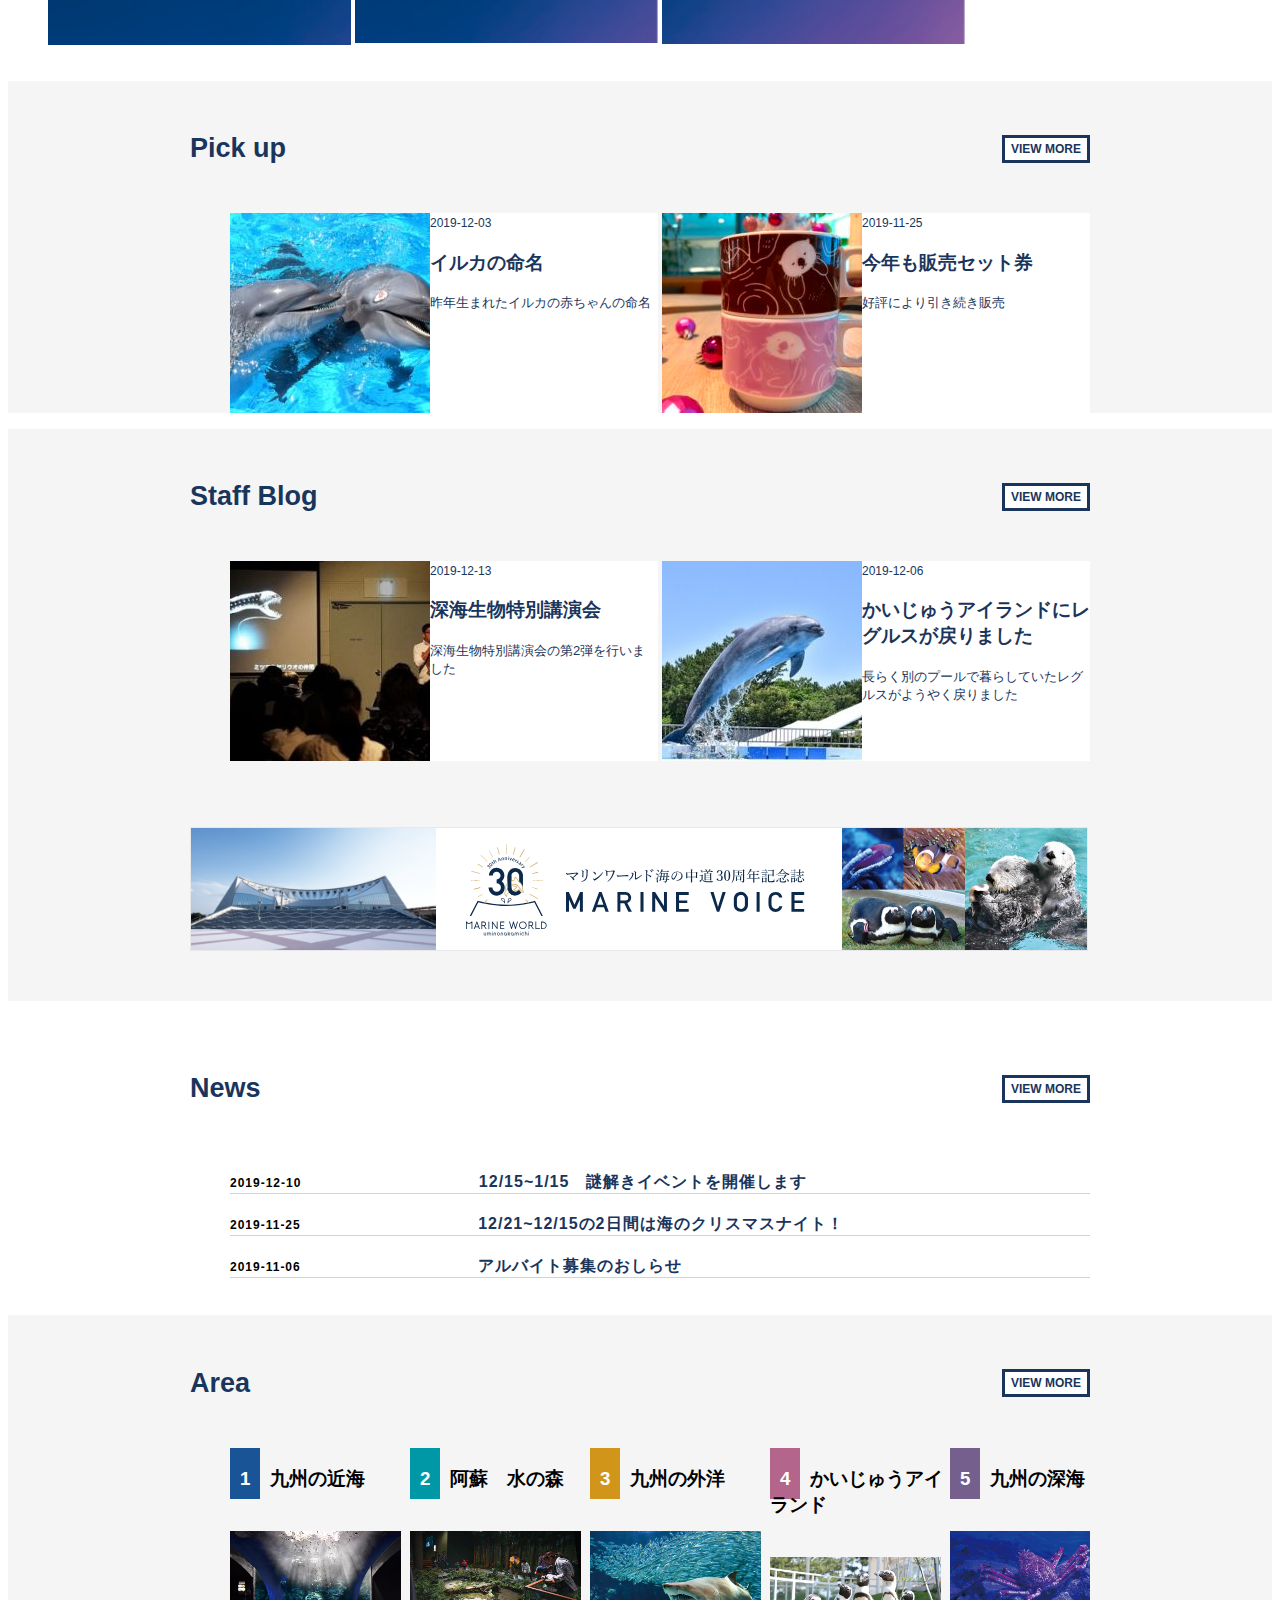
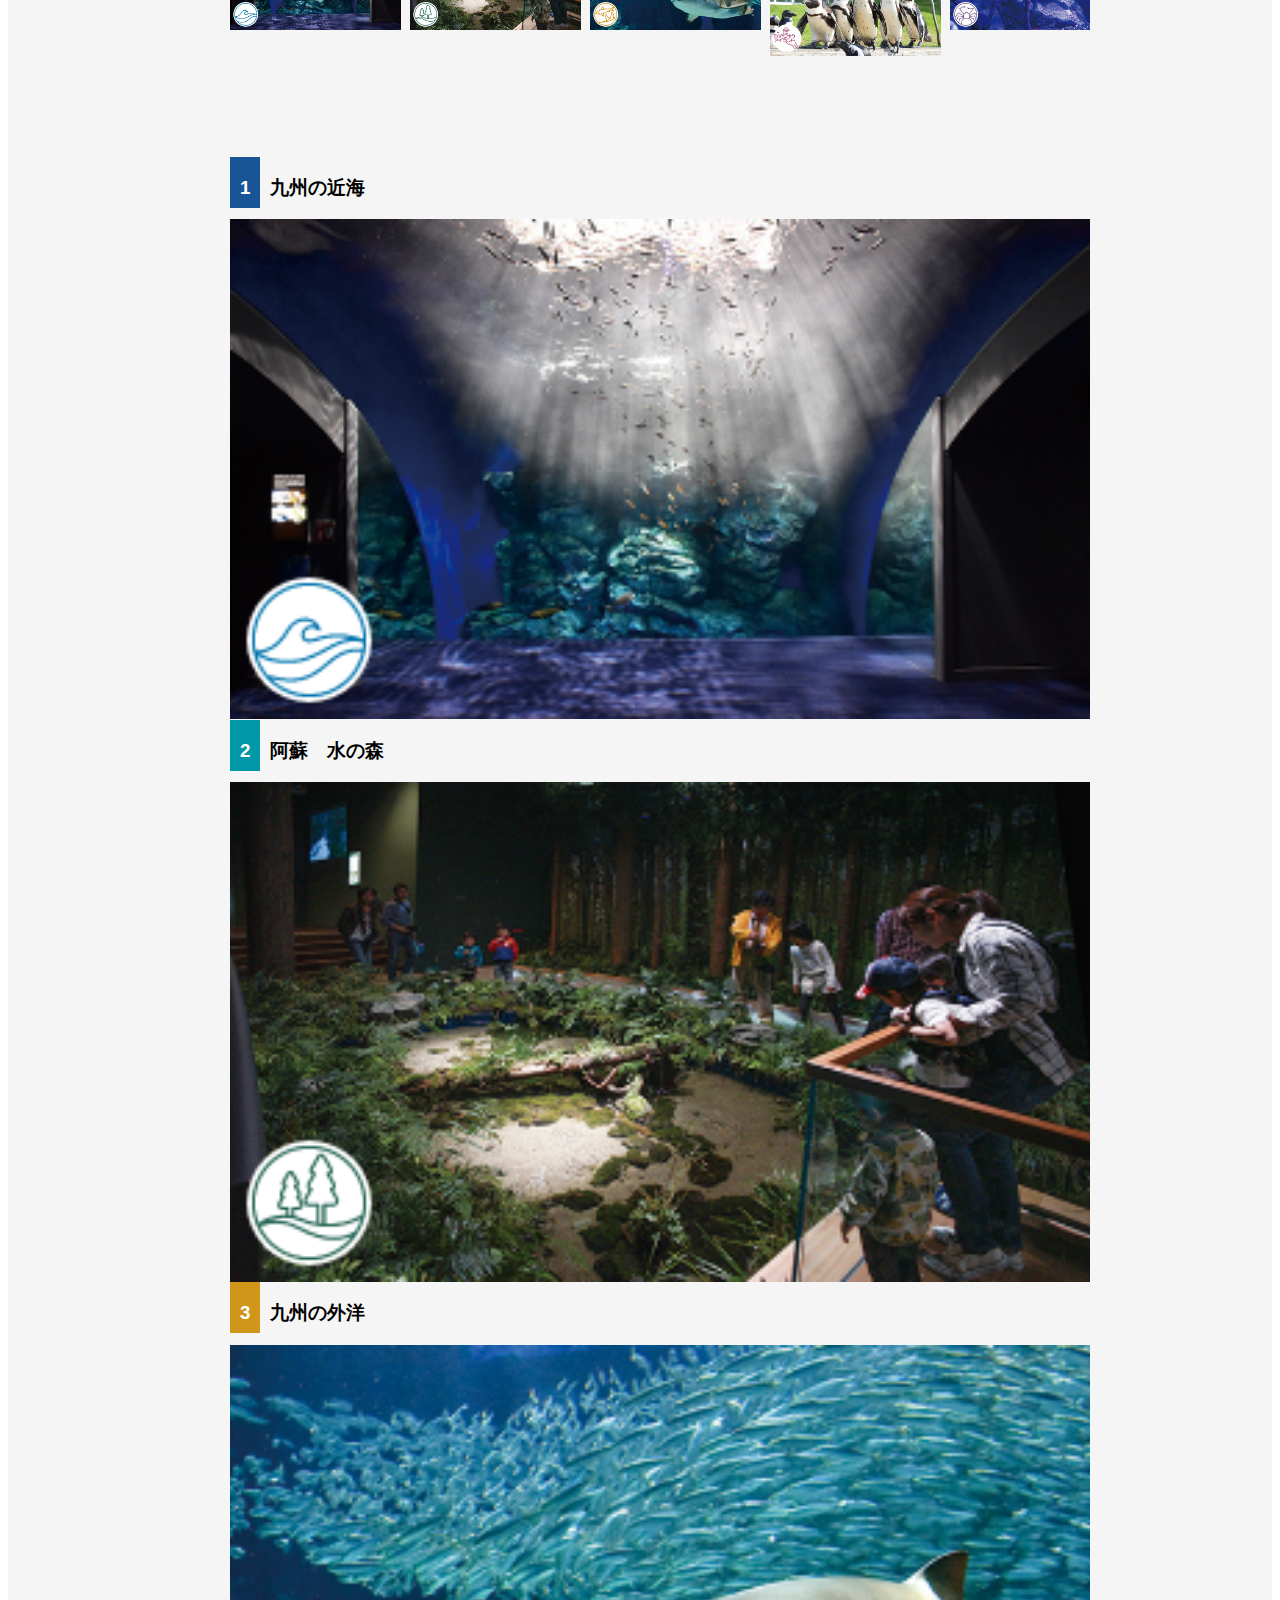
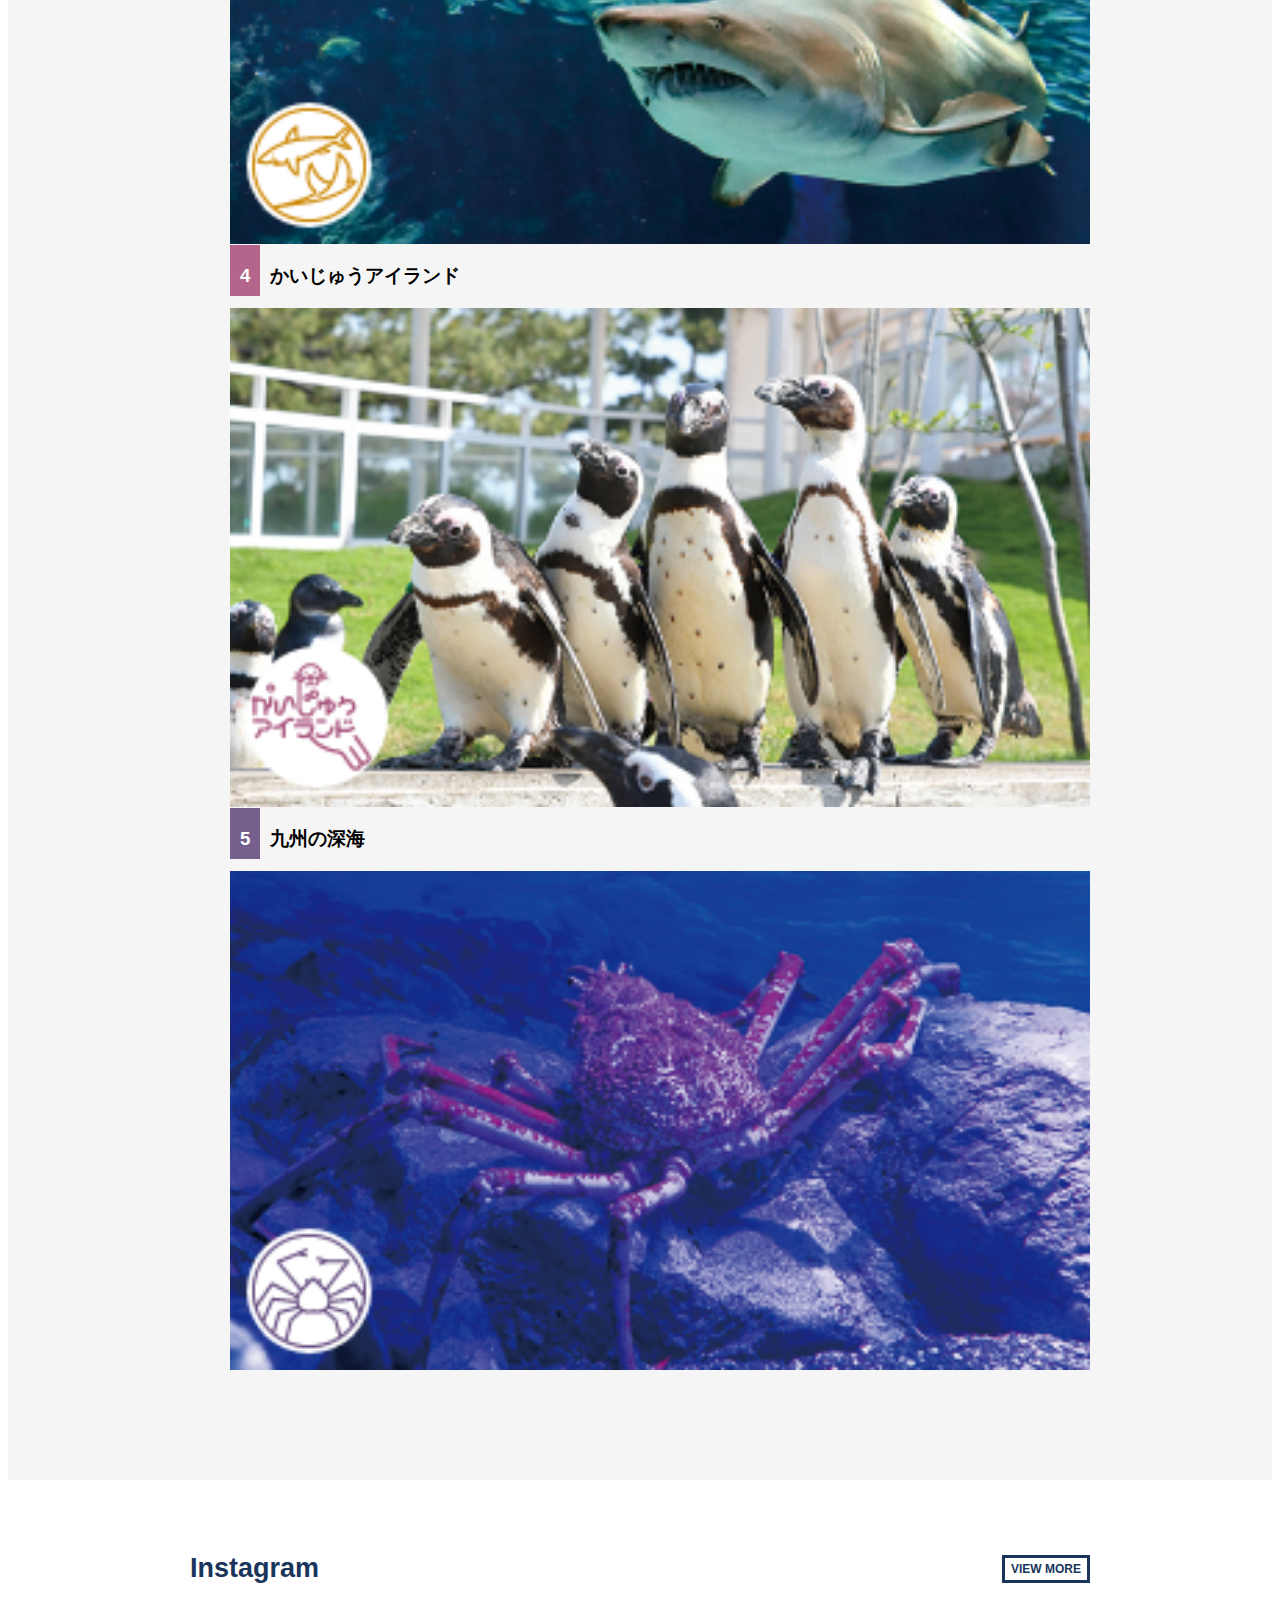
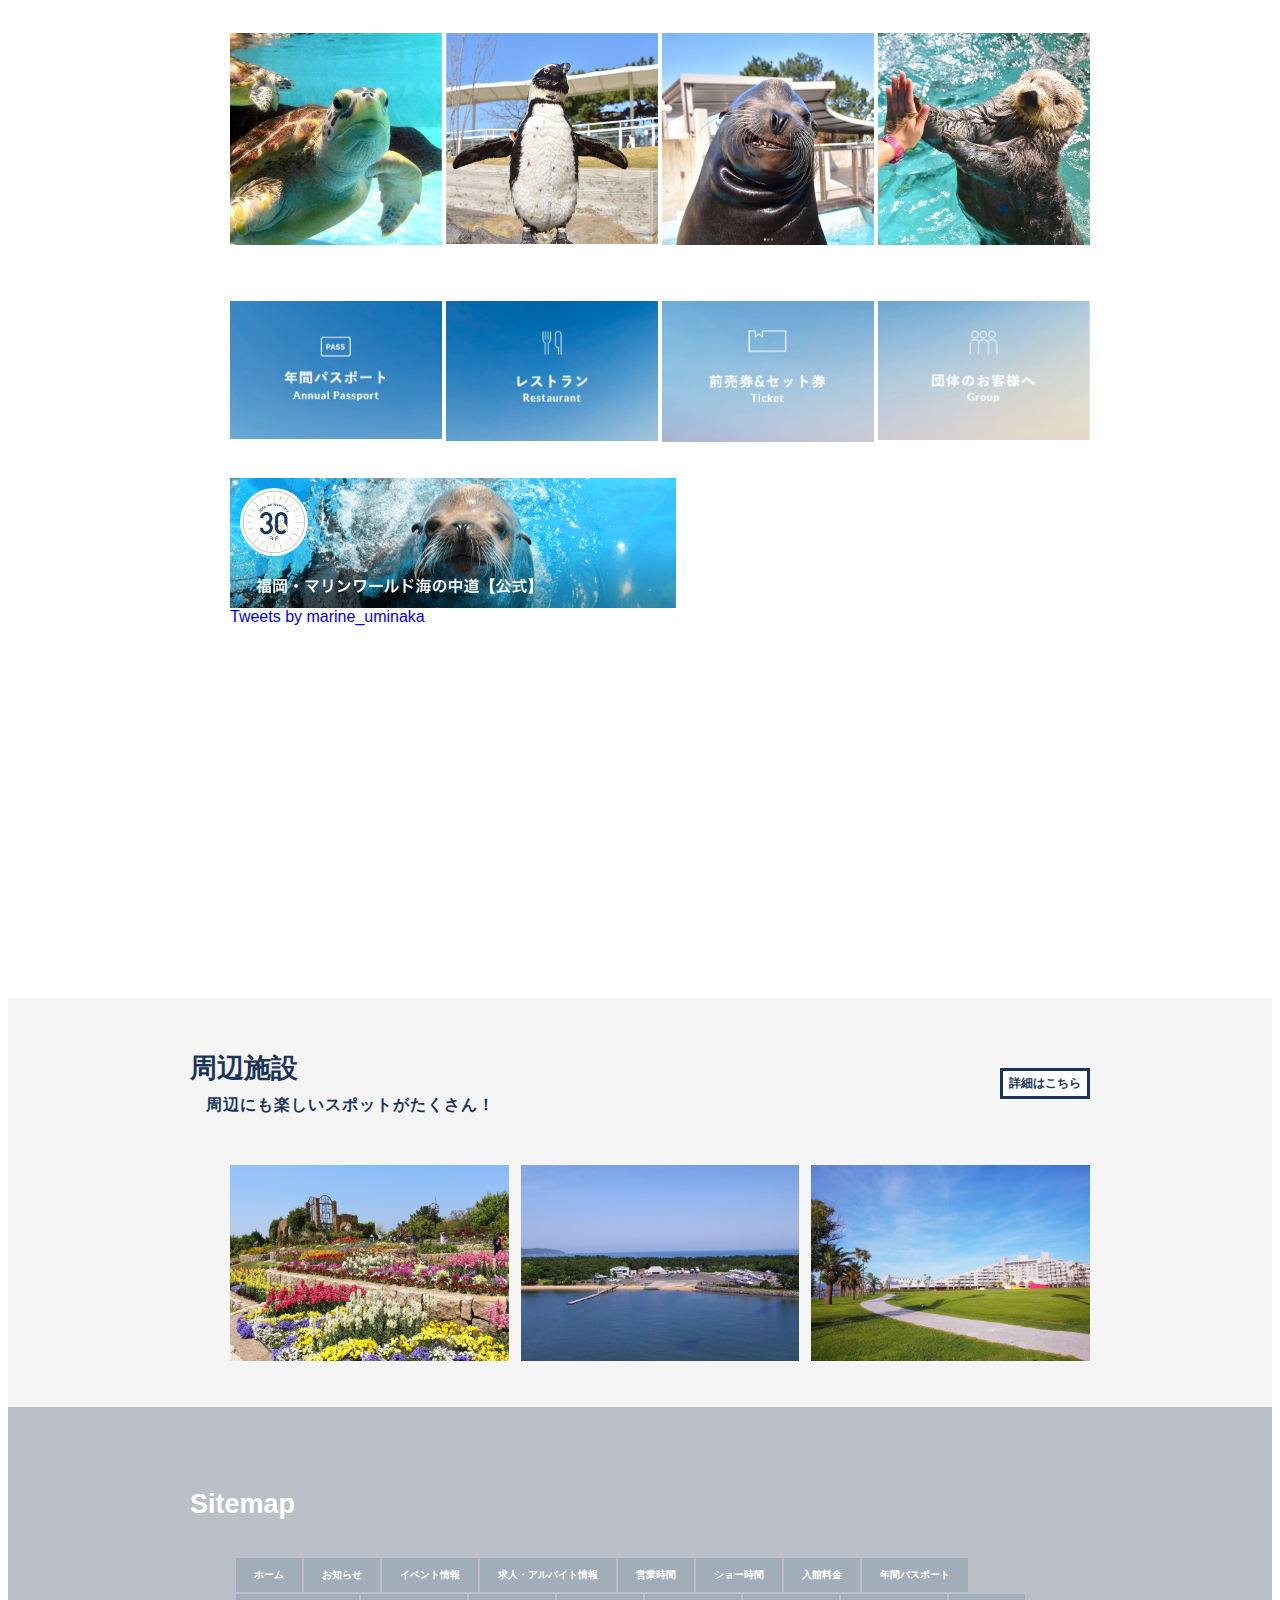
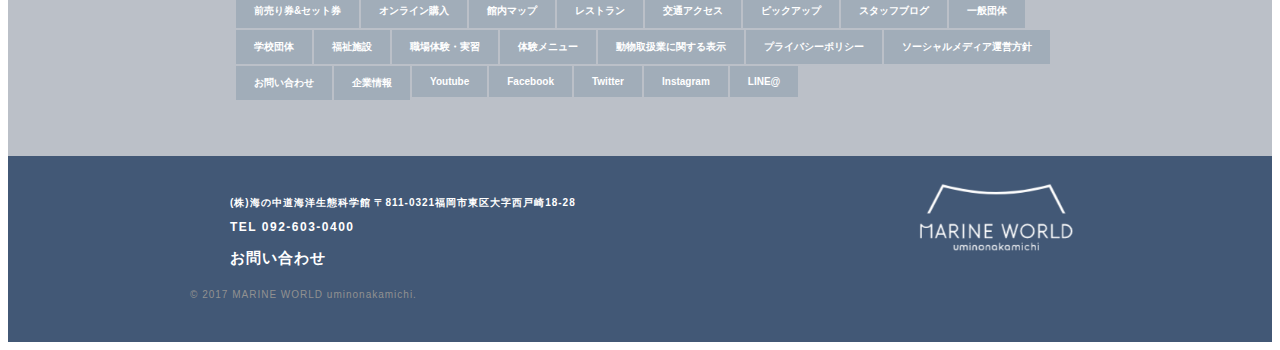
==== commit 7bc3e89c: "Update index.html" ====
--- a/index.html
+++ b/index.html
@@ -77,11 +77,32 @@
 					<!-- If we need scrollbar -->
 					
 				</div>
+				<div class="swiper-container swiper-container-4">
+					
+					<!-- Additional required wrapper -->
+					<div class="swiper-wrapper">
+						<!-- Slides -->
+						<div class="swiper-slide "><a href="#"><img src="aruaru_banner_sp.jpg"></a></div>
+						<div class="swiper-slide "><a href="#"><img src="shinkai_sp@2x.png"></a></div>
+						<div class="swiper-slide "><a href="#"><img src="minevisual@2x.png"></a></div>
+						<div class="swiper-slide "><a href="#"><img src="slide_passport_sp@2x.png"></a></div>
+						<div class="swiper-slide "><a href="#"><img src="home_slide_mobile_10@2x.png"></a></div>
+						...
+					</div>
+					<!-- If we need pagination -->
+					<div class="swiper-pagination"></div>
+				
+					<!-- If we need navigation buttons -->
+					
+					
+					<!-- If we need scrollbar -->
+					
+				</div>
 			</div>
 			
 			<section id="event">
 				<div class="secpad">
-					<div class="sectitle">
+					<div class="sectitle sectitle-e">
 						<h2>Event</h2><a class="viewmore" href="#">VIEW MORE</a>
 					</div>
 					<ul class="event-ul">
@@ -115,22 +136,25 @@
 							</div></a>
 						</li>
 					</ul>
-					<ul class="link">
-						<li>
-							<a href="#"><img src="open_close.png"></a>
-						</li>
-						<li>
-							<a href="#"><img src="fee.png"></a>
-						</li>
-						<li>
-							<a href="#"><img src="showtime.png"></a>
-						</li>
-						<li>
-							<a href="#"><img src="access.png"></a>
-						</li>
-					</ul>
+	
 				</div>
 			</section>
+			<div class="links">
+				<ul class="link">
+					<li>
+						<a href="#"><img src="open_close.png"></a>
+					</li>
+					<li>
+						<a href="#"><img src="fee.png"></a>
+					</li>
+					<li>
+						<a href="#"><img src="showtime.png"></a>
+					</li>
+					<li>
+						<a href="#"><img src="access.png"></a>
+					</li>
+				</ul>
+			</div>
 			<section id="pickup">
 				<div class="secpad">
 					<div class="sectitle">
@@ -247,6 +271,42 @@
 						<!-- If we need navigation buttons -->
 						
 					</div>
+					<div class=" swiper-container-3 swiper-container">
+						<!-- Additional required wrapper -->
+						
+						<!-- Slides -->
+						
+							<ul class="swiper-wrapper">
+								
+								<li class="swiper-slide">
+									<h3><span class="number number1">1</span>九州の近海</h3><a href="#"><img src="kinkai.png"></a>
+								</li>
+								<li class="swiper-slide">
+									<h3><span class="number number2">2</span>阿蘇　水の森</h3><a href="#"><img src="forest.png"></a>
+								</li>
+								<li class="swiper-slide">
+									<h3><span class="number number3"> 3</span>九州の外洋</h3><a href="#"><img src="shark.png"></a>
+								</li>
+								<li class="swiper-slide">
+									<h3><span class="number number4"> 4</span>かいじゅうアイランド</h3><a href="#"><img src="island.png"></a>
+								</li>
+									<li class="swiper-slide">
+									<h3><span class="number number5"> 5</span>九州の深海</h3><a href="#"><img src="deepsea.png"></a>
+								</li>
+								
+							</ul>					
+						
+						
+						
+						
+					
+						
+						<!-- If we need pagination -->
+						<div class="swiper-pagination"></div>
+						
+						<!-- If we need navigation buttons -->
+						
+					</div>
 					
 				</div>
 			</section>　
@@ -290,8 +350,11 @@
 							<script async charset="utf-8" src="https://platform.twitter.com/widgets.js">
 							</script>
 						</li>
-						<li>
+						<li class="fb-link-pc">
 							<iframe src="https://www.facebook.com/plugins/page.php?href=https%3A%2F%2Fwww.facebook.com%2FMarineWorld.uminonakamichi%2F&tabs=timeline&width=445&height=500&small_header=false&adapt_container_width=true&hide_cover=false&show_facepile=true&appId" width="445" height="500" style="border:none;overflow:hidden" scrolling="no" frameborder="0" allowTransparency="true" allow="encrypted-media"></iframe>
+						</li>
+						<li class="fb-link-sp">
+							<iframe src="https://www.facebook.com/plugins/page.php?href=https%3A%2F%2Fwww.facebook.com%2FMarineWorld.uminonakamichi%2F&tabs=timeline&width=375&height=500&small_header=false&adapt_container_width=true&hide_cover=false&show_facepile=true&appId" width="375" height="500" style="border:none;overflow:hidden" scrolling="no" frameborder="0" allowTransparency="true" allow="encrypted-media"></iframe>
 						</li>
 					</ul>
 				</div>
@@ -303,7 +366,7 @@
 	<section id="facility">
 		<div class="secpad">
 			<div class="sectitle">
-				<h2 class="facility-title">周辺施設<span class=facility-sub>周辺にも楽しいスポットがたくさん！</span></h2><a href="#" class="viewmore">詳細はこちら</a>
+				<h2 class="facility-title">周辺施設<br><span class=facility-sub>周辺にも楽しいスポットがたくさん！</span></h2><a href="#" class="viewmore">詳細はこちら</a>
 			</div>
 			<ul class="facility-list">
 				<li><img src="spot1.png"></li>
@@ -494,10 +557,66 @@
 		  },
 
 		});
-
-
+		var mySwiper = new Swiper ('.swiper-container-3', {
+		  // Optional parameters
+		  slidesPerView: 2,
+		  loop: true,
+	  
+		  // If we need pagination
+		  
+	  
+		  // Navigation arrows
+		  navigation: {
+			nextEl: '.swiper-button-next1',
+			prevEl: '.swiper-button-prev1',
+		  },
+	  
+		  // And if we need scrollbar
+		  scrollbar: {
+			el: '.swiper-scrollbar',
+		  },
+			pagination: {
+				el: '.swiper-pagination',
+				clickable: true,
+				type: 'bullets',
+				},
+
+		 
+ 		 autoplay: {
+    	delay: 3000,
+		  },
+
+		});
 		
-		</script>
+		
+		var mySwiper = new Swiper ('.swiper-container-4', {
+		  // Optional parameters
+		  
+		  loop: true,
+	      effect: 'fade',
+		  speed:2000,
+		  // If we need pagination
+		  
+	  
+		  // Navigation arrows
+		  pagination: {
+      	 	 el: '.swiper-pagination',
+     		 },
+
+	  
+		  // And if we need scrollbar
+		  scrollbar: {
+			el: '.swiper-scrollbar',
+		  },
+		 
+ 		 autoplay: {
+    	delay: 3000,
+		  },
+
+		});
+
+		
+	</script>
 		
 </body>
 </html>
--- a/samplehp.css
+++ b/samplehp.css
@@ -449,7 +449,7 @@
 .swiper-pagination{
     margin-top: 50px;
 }
-@media screen and (max-width:375px){
+@media screen and (max-width:420px){
     .secpad-h{
     width: 100%;}
     .swiper-container-1{
